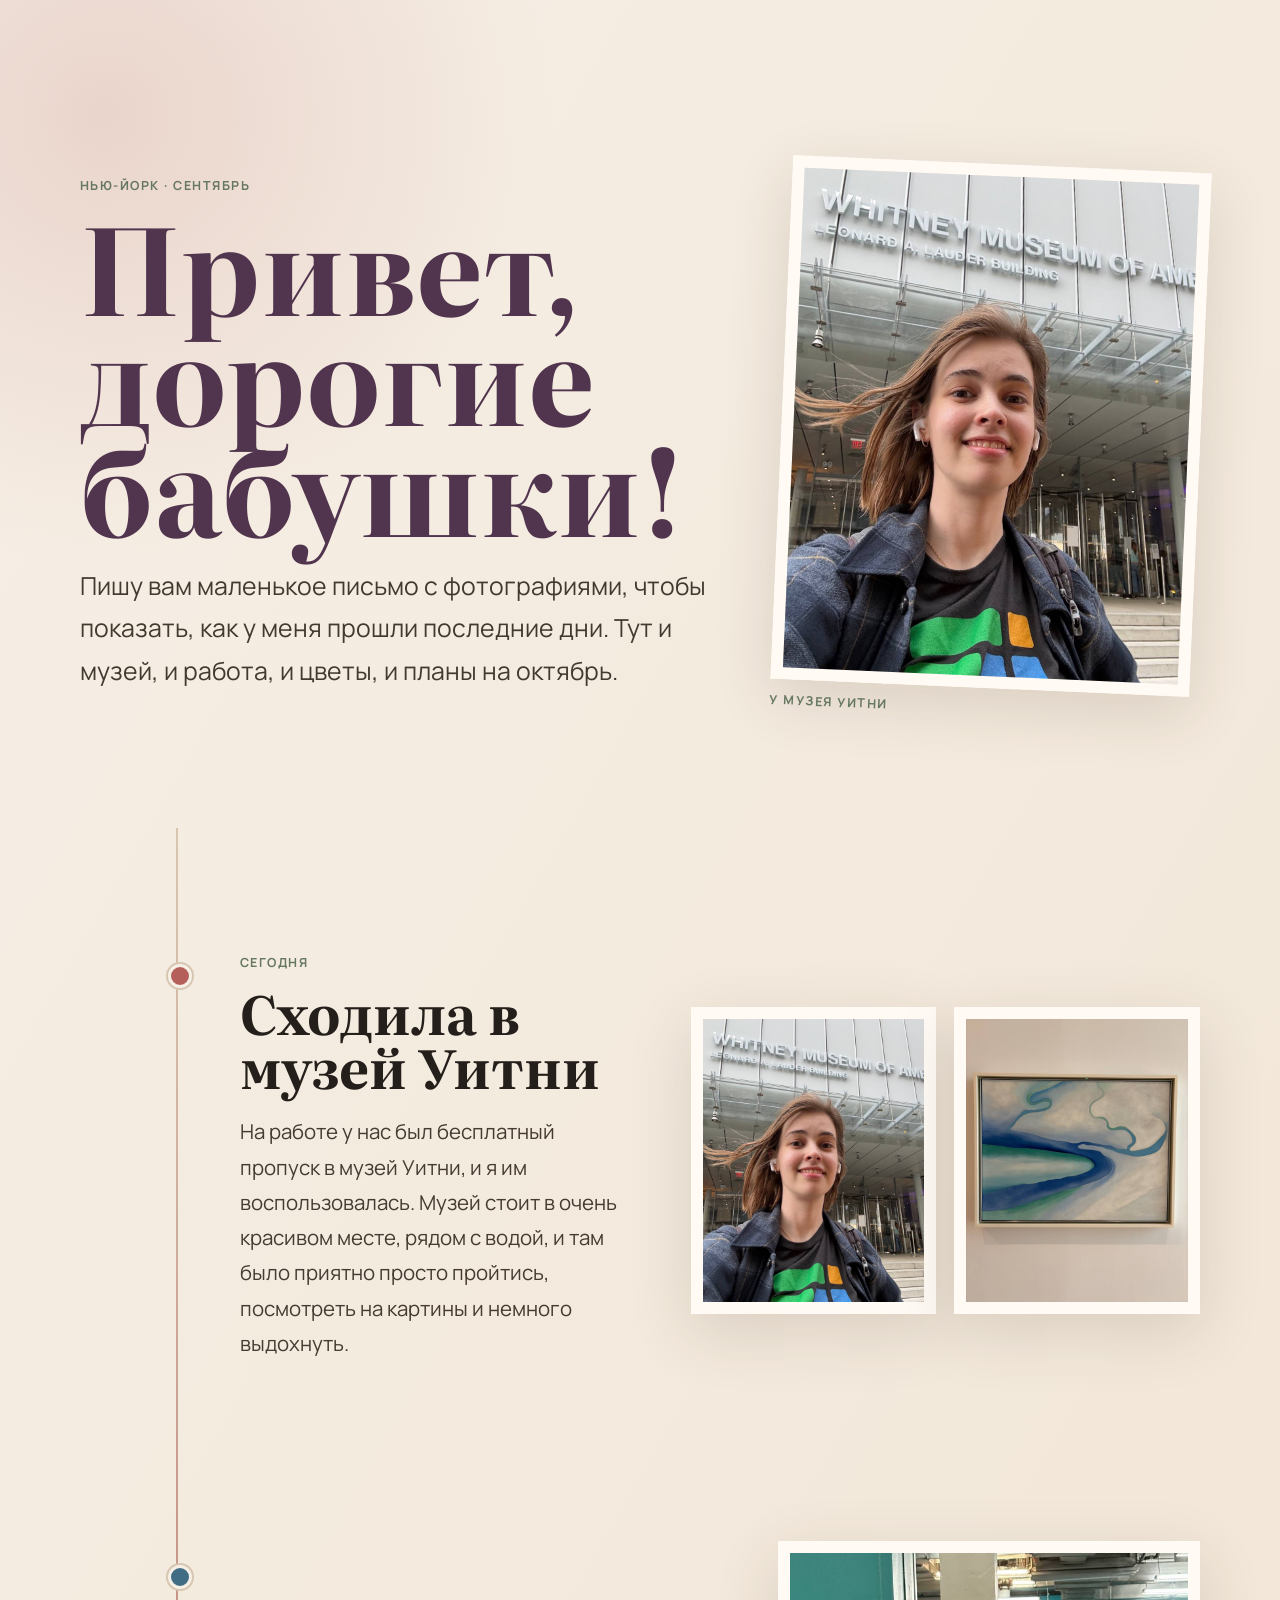
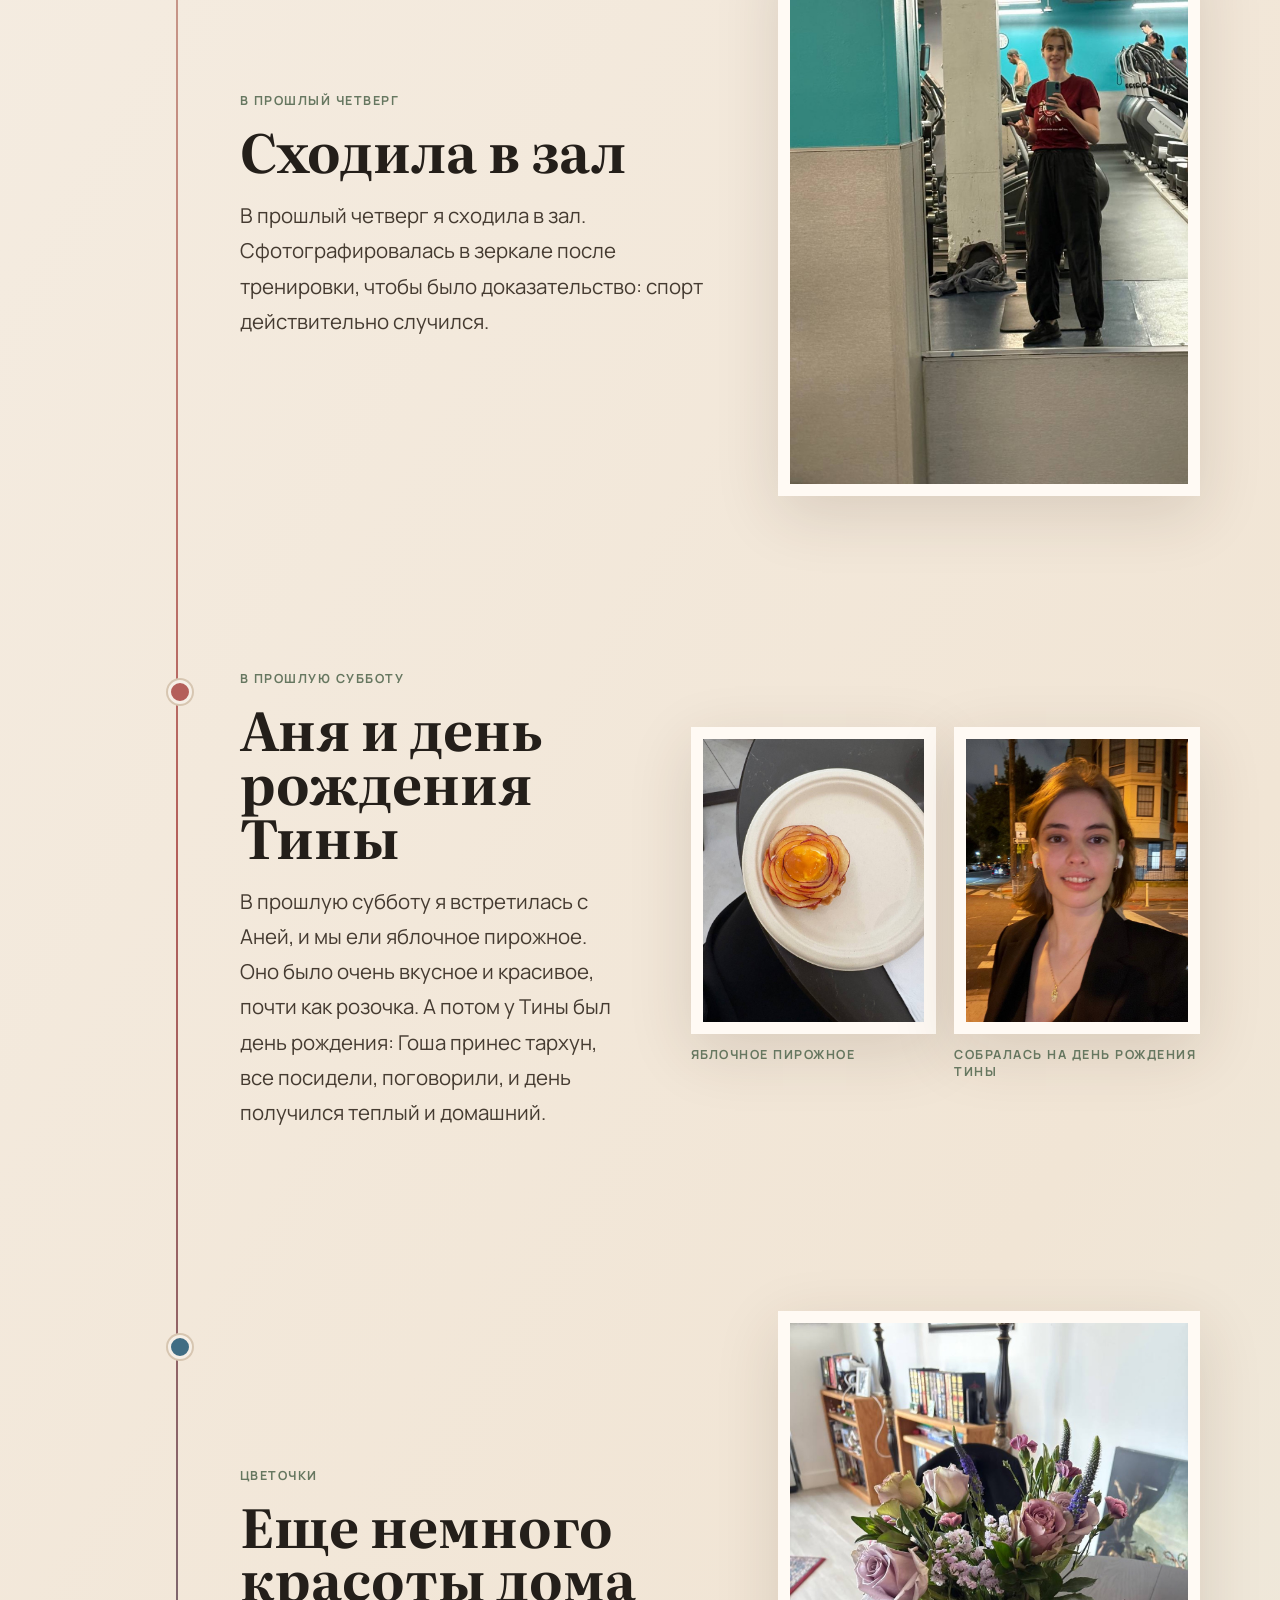
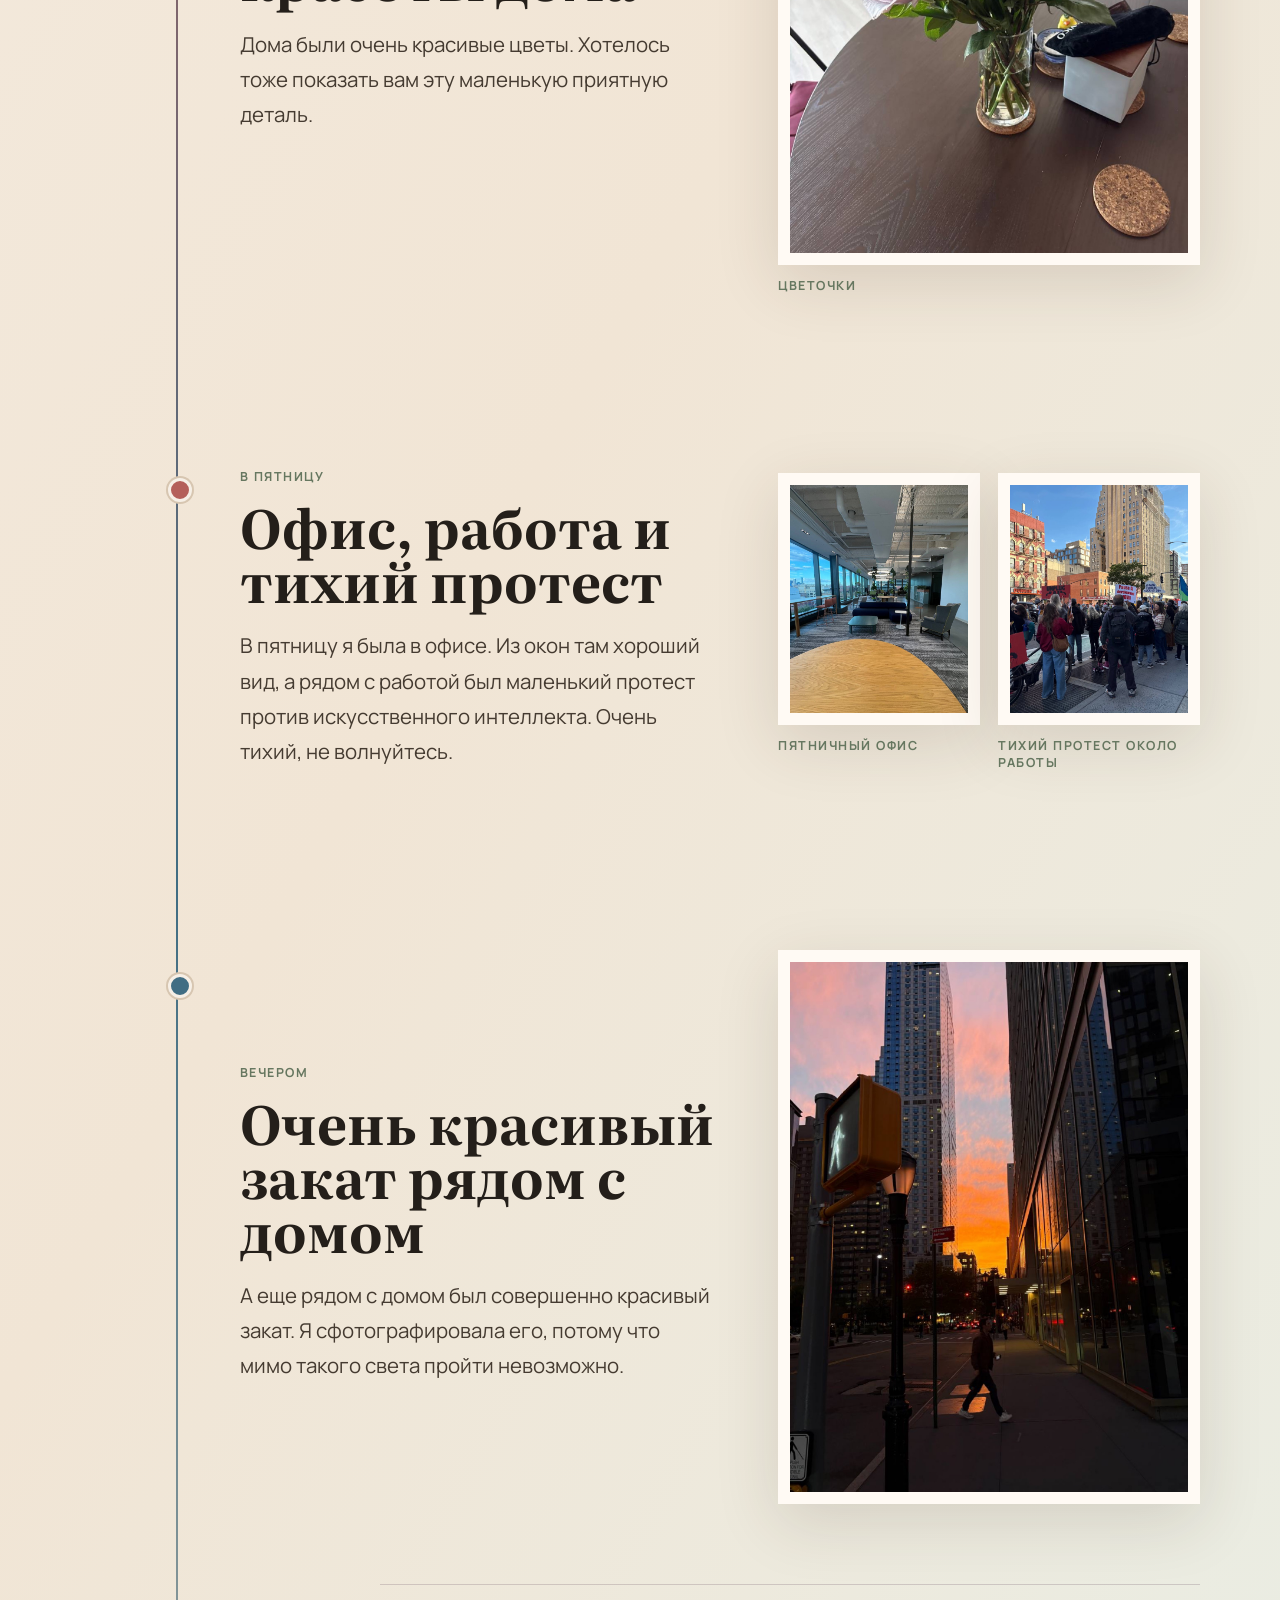
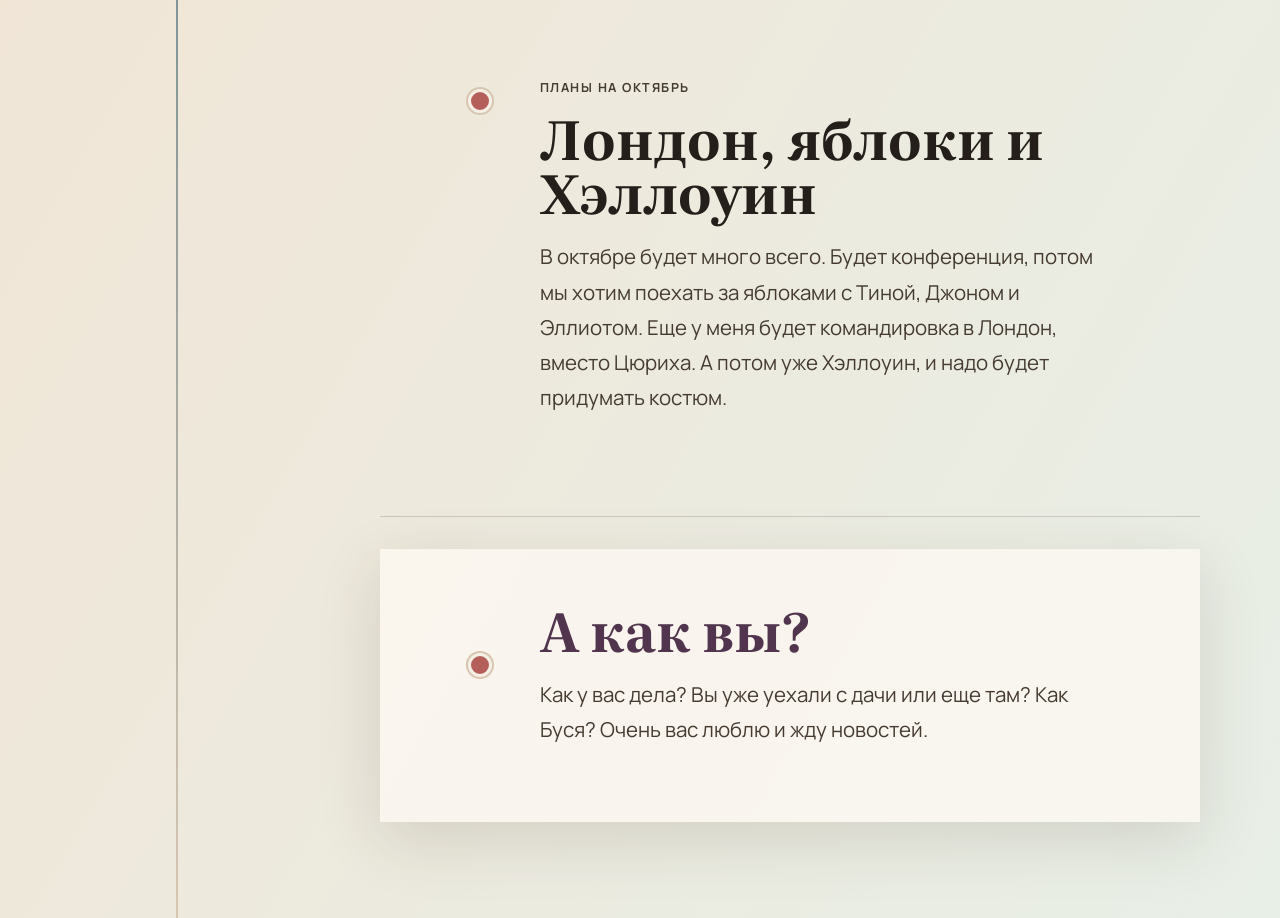
==== index.html @ 7d7a48d3 "Fix chronology and add Tina birthday photo" ====
<!doctype html>
<html lang="ru">
  <head>
    <meta charset="utf-8" />
    <meta name="viewport" content="width=device-width, initial-scale=1" />
    <meta name="theme-color" content="#f6efe6" />
    <title>Письмо бабушкам из Нью-Йорка</title>
    <meta
      name="description"
      content="Небольшое письмо с фотографиями: музей Уитни, неделя в Нью-Йорке, цветы, закат, офис и планы на октябрь."
    />
    <link rel="preconnect" href="https://fonts.googleapis.com" />
    <link rel="preconnect" href="https://fonts.gstatic.com" crossorigin />
    <link
      href="https://fonts.googleapis.com/css2?family=Literata:opsz,wght@7..72,500;7..72,650&family=Manrope:wght@400;500;700&display=swap"
      rel="stylesheet"
    />
    <link rel="stylesheet" href="styles.css" />
  </head>
  <body>
    <main class="page">
      <section class="hero" aria-labelledby="title">
        <div class="hero-copy">
          <p class="kicker">Нью-Йорк · сентябрь</p>
          <h1 id="title">Привет, дорогие бабушки!</h1>
          <p class="lead">
            Пишу вам маленькое письмо с фотографиями, чтобы показать, как у меня прошли
            последние дни. Тут и музей, и работа, и цветы, и планы на октябрь.
          </p>
        </div>
        <figure class="hero-photo">
          <img src="assets/whitney.jpg" alt="Маша у входа в музей Уитни" />
          <figcaption>У музея Уитни</figcaption>
        </figure>
      </section>

      <section class="letter" aria-label="Письмо с фотографиями">
        <article class="entry entry-wide">
          <div class="entry-text">
            <p class="date">Сегодня</p>
            <h2>Сходила в музей Уитни</h2>
            <p>
              На работе у нас был бесплатный пропуск в музей Уитни, и я им воспользовалась.
              Музей стоит в очень красивом месте, рядом с водой, и там было приятно просто
              пройтись, посмотреть на картины и немного выдохнуть.
            </p>
          </div>
          <div class="photo-pair">
            <figure>
              <img src="assets/whitney.jpg" alt="Маша у музея Уитни" />
            </figure>
            <figure>
              <img src="assets/whitney-art.jpg" alt="Картина в музее Уитни" />
            </figure>
          </div>
        </article>

        <article class="entry">
          <div class="entry-text">
            <p class="date">В прошлый четверг</p>
            <h2>Сходила в зал</h2>
            <p>
              В прошлый четверг я сходила в зал. Сфотографировалась в зеркале после
              тренировки, чтобы было доказательство: спорт действительно случился.
            </p>
          </div>
          <figure>
            <img src="assets/gym.jpg" alt="Маша в зале" />
          </figure>
        </article>

        <article class="entry entry-wide">
          <div class="entry-text">
            <p class="date">В прошлую субботу</p>
            <h2>Аня и день рождения Тины</h2>
            <p>
              В прошлую субботу я встретилась с Аней, и мы ели яблочное пирожное. Оно
              было очень вкусное и красивое, почти как розочка. А потом у Тины был день
              рождения: Гоша принес тархун, все посидели, поговорили, и день получился
              теплый и домашний.
            </p>
          </div>
          <div class="photo-pair">
            <figure>
              <img src="assets/apple-pastry.jpg" alt="Яблочное пирожное на тарелке" />
              <figcaption>Яблочное пирожное</figcaption>
            </figure>
            <figure>
              <img src="assets/evening.jpg" alt="Маша вечером по дороге на день рождения" />
              <figcaption>Собралась на день рождения Тины</figcaption>
            </figure>
          </div>
        </article>

        <article class="entry">
          <div class="entry-text">
            <p class="date">Цветочки</p>
            <h2>Еще немного красоты дома</h2>
            <p>
              Дома были очень красивые цветы. Хотелось тоже показать вам эту маленькую
              приятную деталь.
            </p>
          </div>
          <figure>
            <img src="assets/flowers.jpg" alt="Букет цветов на столе" />
            <figcaption>Цветочки</figcaption>
          </figure>
        </article>

        <article class="entry">
          <div class="entry-text">
            <p class="date">В пятницу</p>
            <h2>Офис, работа и тихий протест</h2>
            <p>
              В пятницу я была в офисе. Из окон там хороший вид, а рядом с работой был
              маленький протест против искусственного интеллекта. Очень тихий, не волнуйтесь.
            </p>
          </div>
          <div class="photo-pair">
            <figure>
              <img src="assets/office.jpg" alt="Офис с видом на город и воду" />
              <figcaption>Пятничный офис</figcaption>
            </figure>
            <figure>
              <img src="assets/ai-protest.jpg" alt="Небольшой протест около работы" />
              <figcaption>Тихий протест около работы</figcaption>
            </figure>
          </div>
        </article>

        <article class="entry">
          <div class="entry-text">
            <p class="date">Вечером</p>
            <h2>Очень красивый закат рядом с домом</h2>
            <p>
              А еще рядом с домом был совершенно красивый закат. Я сфотографировала его,
              потому что мимо такого света пройти невозможно.
            </p>
          </div>
          <figure>
            <img src="assets/sunset-home.jpg" alt="Закат рядом с домом в Нью-Йорке" />
          </figure>
        </article>

        <article class="plans">
          <p class="date">Планы на октябрь</p>
          <h2>Лондон, яблоки и Хэллоуин</h2>
          <p>
            В октябре будет много всего. Будет конференция, потом мы хотим поехать за
            яблоками с Тиной, Джоном и Эллиотом. Еще у меня будет командировка в Лондон,
            вместо Цюриха. А потом уже Хэллоуин, и надо будет придумать костюм.
          </p>
        </article>

        <section class="questions" aria-label="Вопросы бабушкам">
          <h2>А как вы?</h2>
          <p>
            Как у вас дела? Вы уже уехали с дачи или еще там? Как Буся? Очень вас люблю и
            жду новостей.
          </p>
        </section>
      </section>
    </main>
  </body>
</html>
---- styles.css ----
:root {
  --paper: #f6efe6;
  --ink: #241f1a;
  --muted: #73685c;
  --line: #d7c6b1;
  --moss: #667760;
  --aubergine: #51344d;
  --blue: #406d83;
  --rose: #b45f5a;
  --white: #fffaf4;
  --shadow: 0 18px 60px rgb(64 45 31 / 14%);
}

* {
  box-sizing: border-box;
}

body {
  margin: 0;
  background:
    radial-gradient(circle at 8% 2%, rgb(180 95 90 / 18%), transparent 28rem),
    linear-gradient(120deg, #f6efe6 0%, #f1e5d5 58%, #e8efe7 100%);
  color: var(--ink);
  font-family: Manrope, system-ui, sans-serif;
}

img {
  display: block;
  width: 100%;
  height: auto;
}

.page {
  width: min(1120px, calc(100% - 32px));
  margin: 0 auto;
}

.hero {
  min-height: 92vh;
  display: grid;
  grid-template-columns: minmax(0, 1.08fr) minmax(280px, 0.72fr);
  gap: clamp(28px, 6vw, 72px);
  align-items: center;
  padding: clamp(48px, 8vw, 92px) 0 40px;
}

.kicker,
.date,
figcaption {
  color: var(--moss);
  font-size: 0.78rem;
  font-weight: 700;
  letter-spacing: 0.12em;
  text-transform: uppercase;
}

h1,
h2 {
  font-family: Literata, Georgia, serif;
  letter-spacing: 0;
  margin: 0;
}

h1 {
  max-width: 760px;
  font-size: clamp(3.2rem, 10vw, 7.5rem);
  line-height: 0.92;
  color: var(--aubergine);
}

h2 {
  font-size: clamp(2rem, 4.2vw, 4rem);
  line-height: 1;
}

p {
  font-size: clamp(1.05rem, 1.65vw, 1.28rem);
  line-height: 1.72;
}

.lead {
  max-width: 680px;
  color: #43392f;
  font-size: clamp(1.18rem, 2vw, 1.55rem);
}

.hero-photo {
  margin: 0;
  transform: rotate(2.5deg);
}

.hero-photo img,
.entry figure img,
.photo-stack img {
  border: 12px solid var(--white);
  box-shadow: var(--shadow);
}

.hero-photo img {
  aspect-ratio: 4 / 5;
  object-fit: cover;
}

figcaption {
  margin-top: 12px;
}

.letter {
  position: relative;
  padding: 32px 0 96px;
}

.letter::before {
  content: "";
  position: absolute;
  top: 0;
  bottom: 0;
  left: clamp(18px, 9vw, 96px);
  width: 2px;
  background: linear-gradient(var(--line), var(--rose), var(--blue), var(--line));
}

.entry,
.plans,
.questions {
  position: relative;
  display: grid;
  grid-template-columns: minmax(0, 0.9fr) minmax(300px, 0.8fr);
  gap: clamp(24px, 5vw, 64px);
  align-items: center;
  padding: clamp(44px, 8vw, 80px) 0 clamp(44px, 8vw, 80px) clamp(48px, 14vw, 160px);
}

.entry::before,
.plans::before,
.questions::before {
  content: "";
  position: absolute;
  left: clamp(10px, 9vw, 88px);
  top: clamp(62px, 9vw, 104px);
  width: 18px;
  height: 18px;
  border: 3px solid var(--paper);
  border-radius: 50%;
  background: var(--rose);
  box-shadow: 0 0 0 2px var(--line);
}

.entry:nth-of-type(even)::before {
  background: var(--blue);
}

.entry-text {
  max-width: 570px;
}

.entry-text p:last-child,
.plans p,
.questions p {
  color: #453b31;
}

.entry figure,
.photo-pair figure,
.photo-stack {
  margin: 0;
}

.entry figure img {
  max-height: 720px;
  object-fit: cover;
}

.entry-wide {
  grid-template-columns: minmax(0, 0.76fr) minmax(360px, 1fr);
}

.photo-pair {
  display: grid;
  grid-template-columns: 1fr 1fr;
  gap: 18px;
  align-items: start;
}

.photo-pair img {
  aspect-ratio: 4 / 5;
  object-fit: cover;
}

.photo-stack {
  display: grid;
  grid-template-columns: 1fr 0.78fr;
  gap: 18px;
  align-items: end;
}

.photo-stack img:first-child {
  aspect-ratio: 4 / 5;
  object-fit: cover;
}

.photo-stack img:last-child {
  aspect-ratio: 1;
  object-fit: cover;
  transform: rotate(3deg) translateY(18px);
}

.plans,
.questions {
  display: block;
  max-width: 820px;
  margin-left: auto;
  padding-right: clamp(0px, 7vw, 120px);
}

.plans {
  border-top: 1px solid rgb(81 52 77 / 20%);
  border-bottom: 1px solid rgb(81 52 77 / 20%);
}

.questions {
  margin-top: 32px;
  background: rgb(255 250 244 / 72%);
  box-shadow: var(--shadow);
  padding-top: clamp(36px, 6vw, 54px);
  padding-bottom: clamp(36px, 6vw, 54px);
}

.questions h2 {
  color: var(--aubergine);
}

@media (max-width: 820px) {
  .page {
    width: min(100% - 24px, 620px);
  }

  .hero {
    min-height: auto;
    grid-template-columns: 1fr;
    padding-top: 42px;
  }

  .hero-photo {
    transform: none;
  }

  .letter::before {
    left: 10px;
  }

  .entry,
  .plans,
  .questions {
    grid-template-columns: 1fr;
    padding-left: 38px;
    padding-right: 0;
  }

  .entry::before,
  .plans::before,
  .questions::before {
    left: 1px;
  }

  .photo-pair,
  .photo-stack {
    grid-template-columns: 1fr;
  }

  .photo-stack img:last-child {
    transform: none;
  }
}

@media (prefers-reduced-motion: no-preference) {
  .entry,
  .plans,
  .questions {
    animation: settle 700ms ease both;
    animation-timeline: view();
    animation-range: entry 5% cover 26%;
  }

  @keyframes settle {
    from {
      opacity: 0;
      transform: translateY(20px);
    }
    to {
      opacity: 1;
      transform: translateY(0);
    }
  }
}
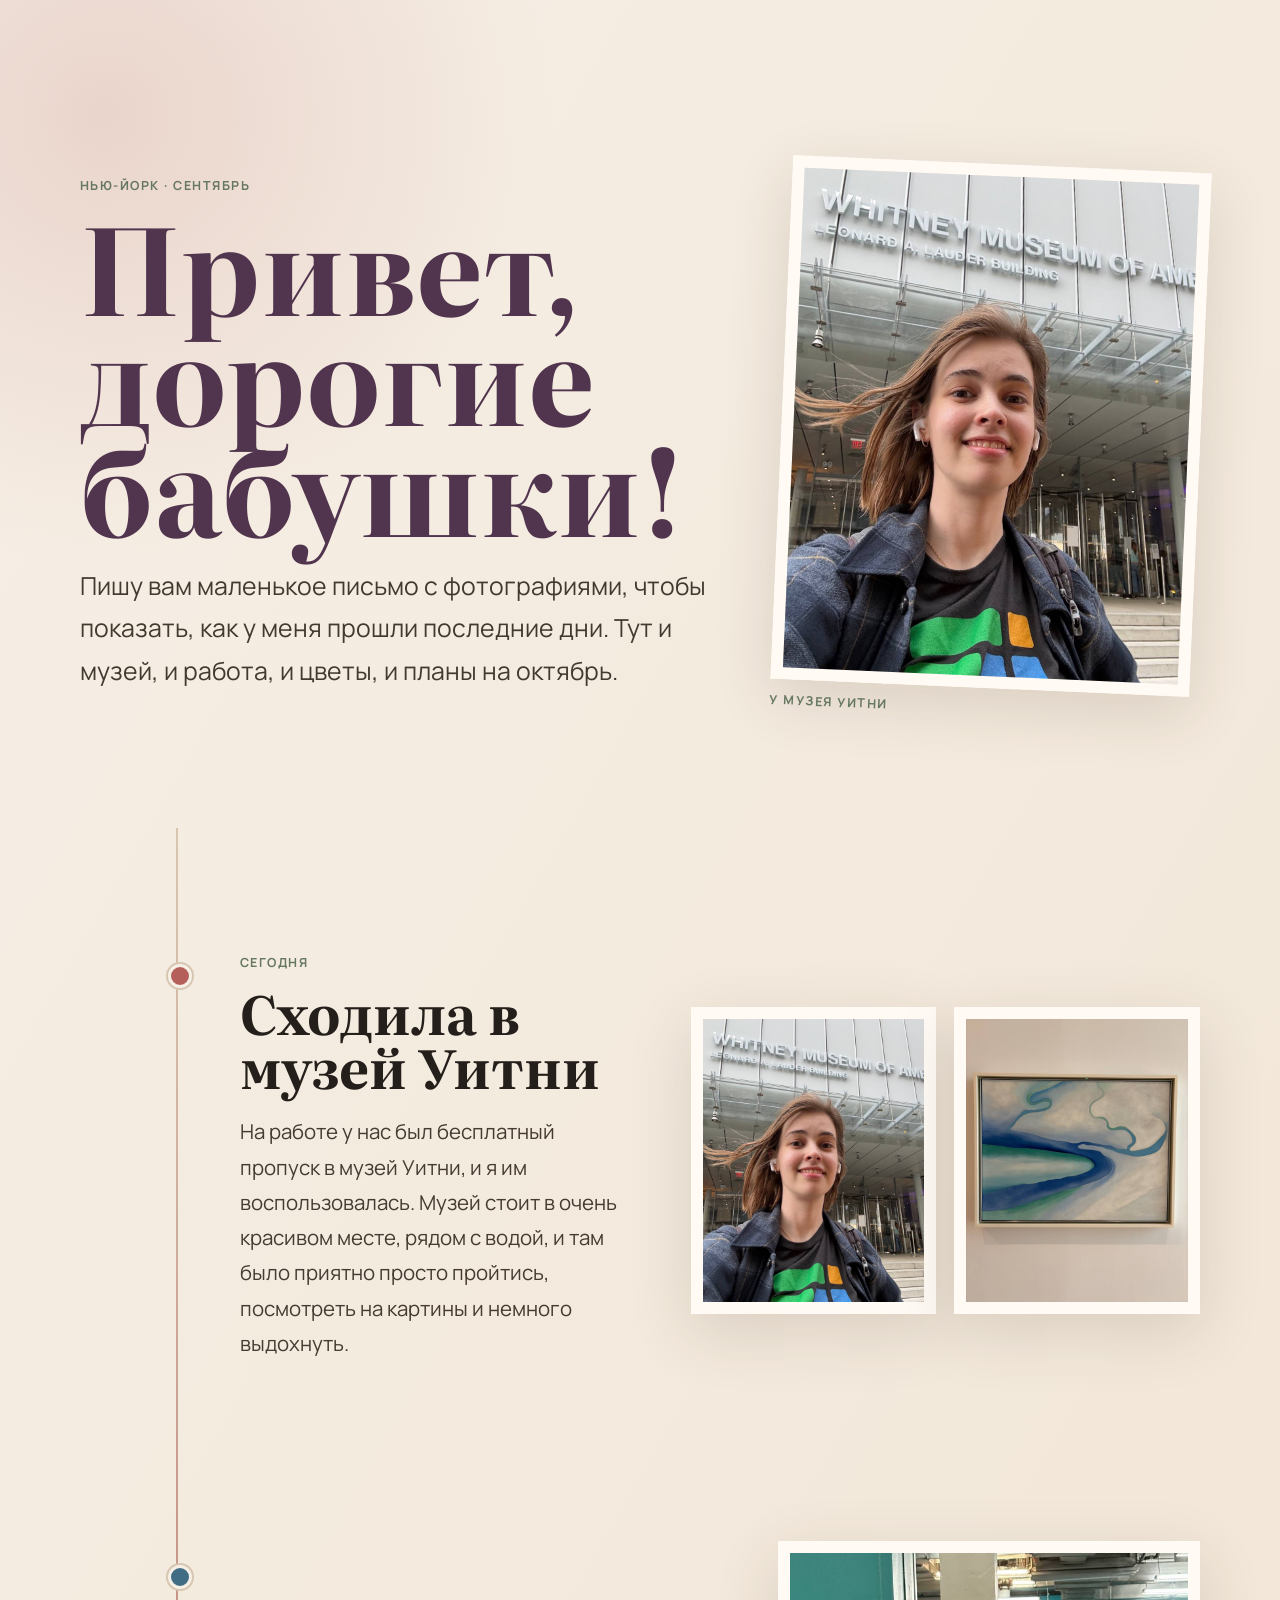
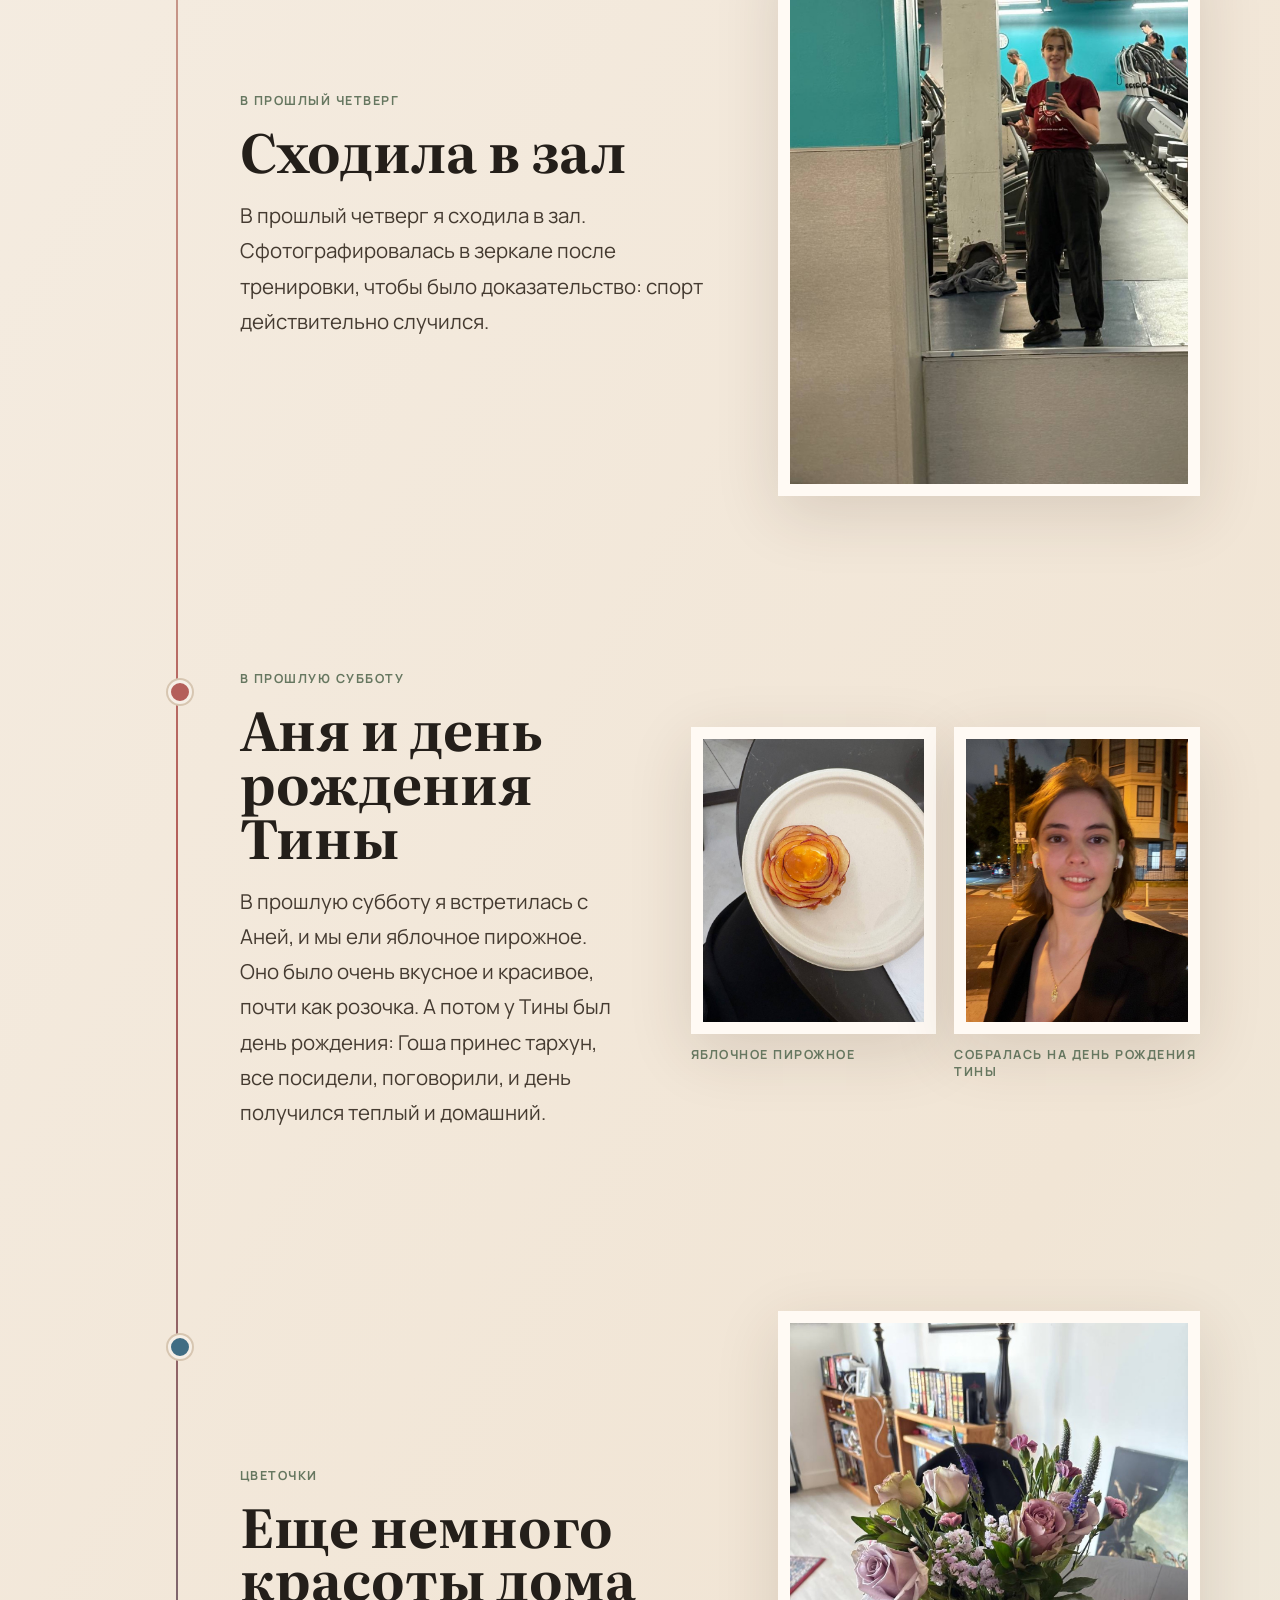
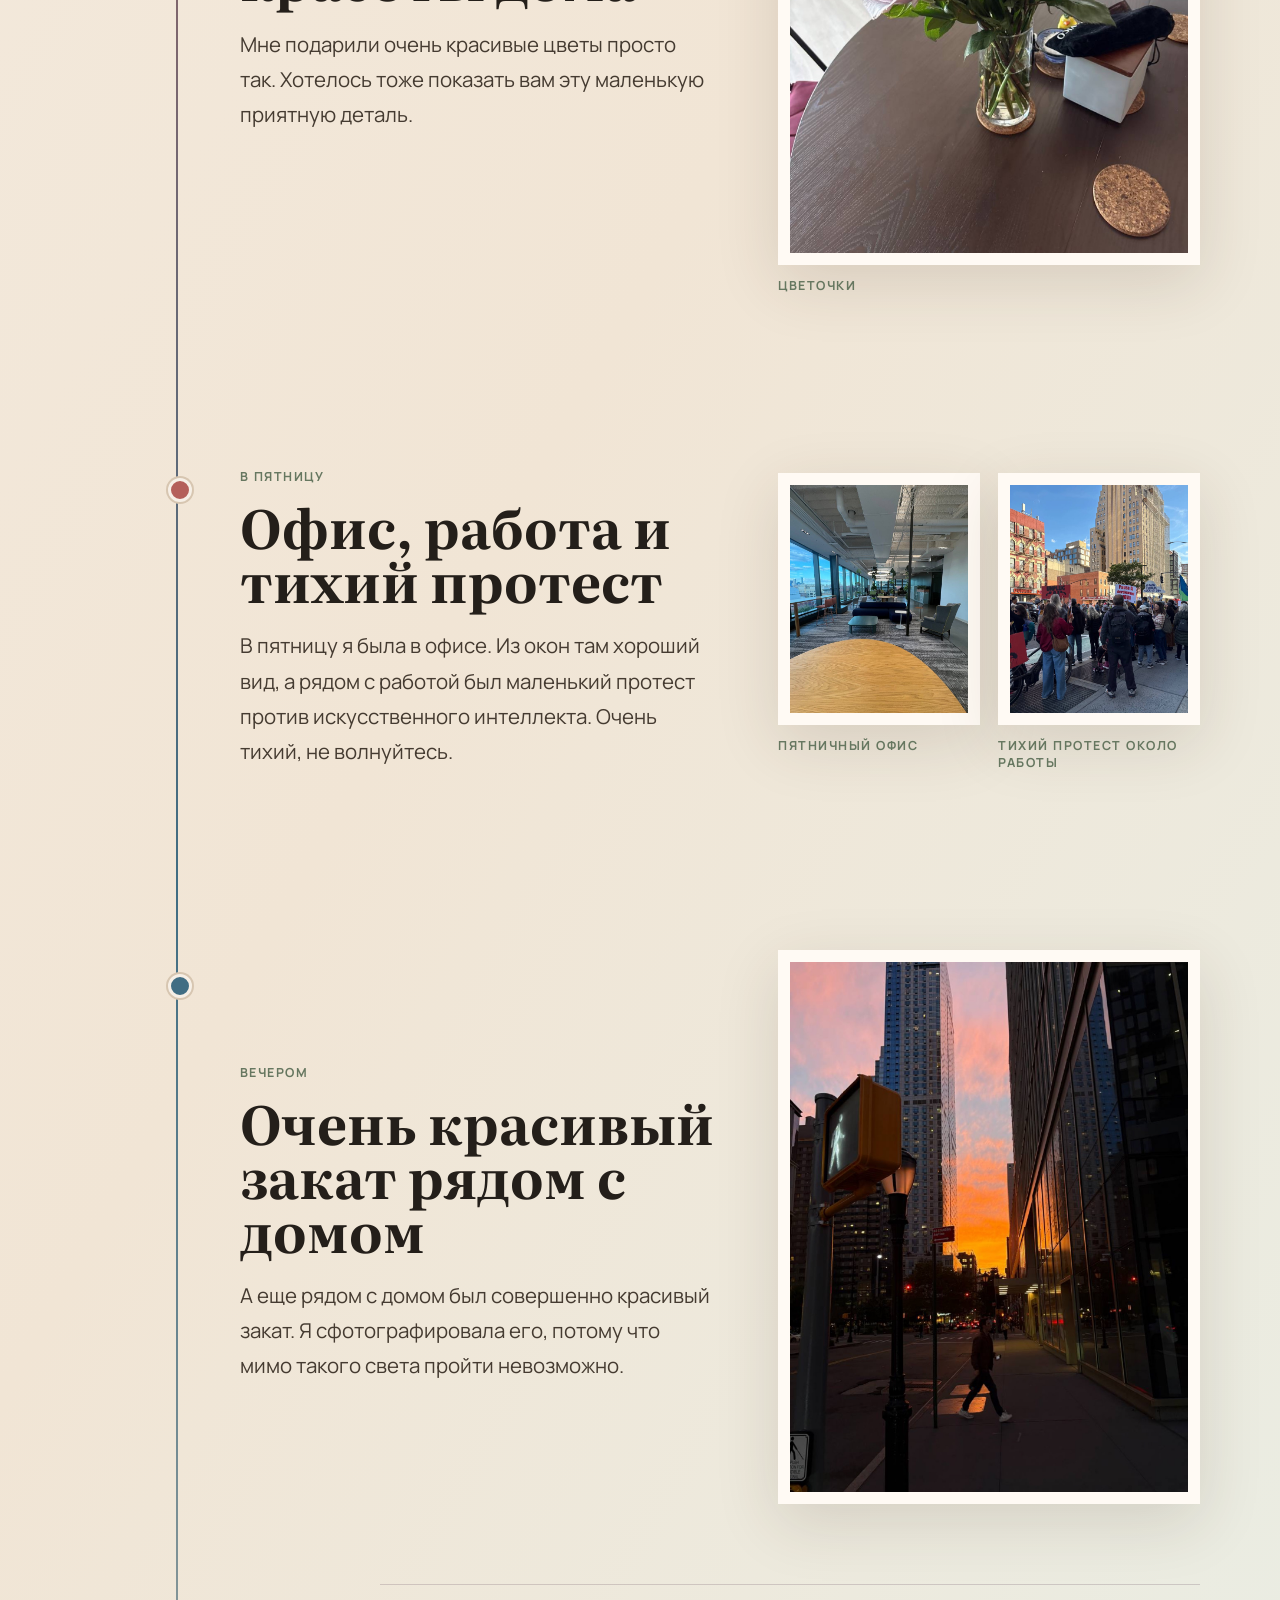
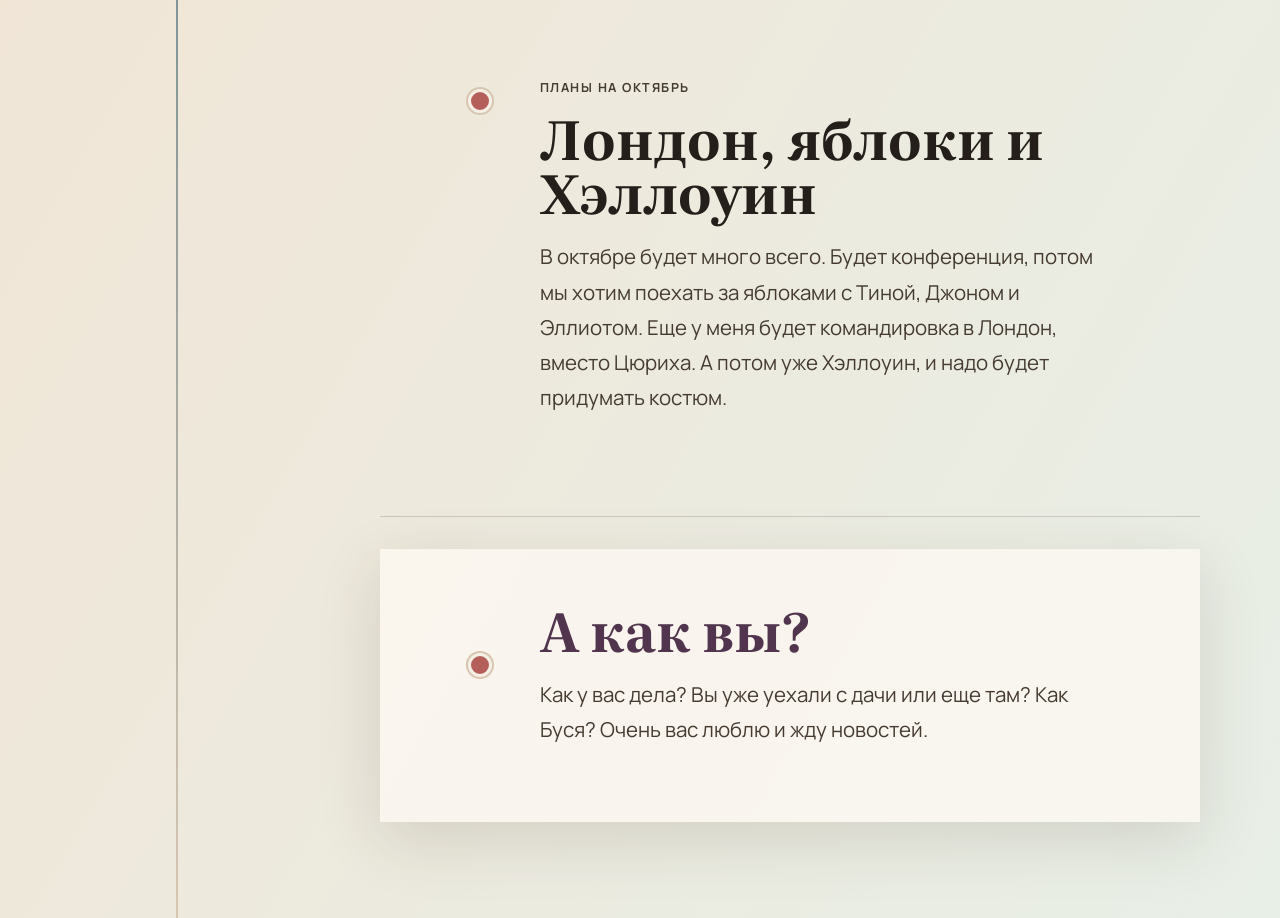
==== commit e392642a: "Clarify flowers were a separate gift" ====
--- a/index.html
+++ b/index.html
@@ -97,8 +97,8 @@
             <p class="date">Цветочки</p>
             <h2>Еще немного красоты дома</h2>
             <p>
-              Дома были очень красивые цветы. Хотелось тоже показать вам эту маленькую
-              приятную деталь.
+              Мне подарили очень красивые цветы просто так. Хотелось тоже показать вам эту
+              маленькую приятную деталь.
             </p>
           </div>
           <figure>
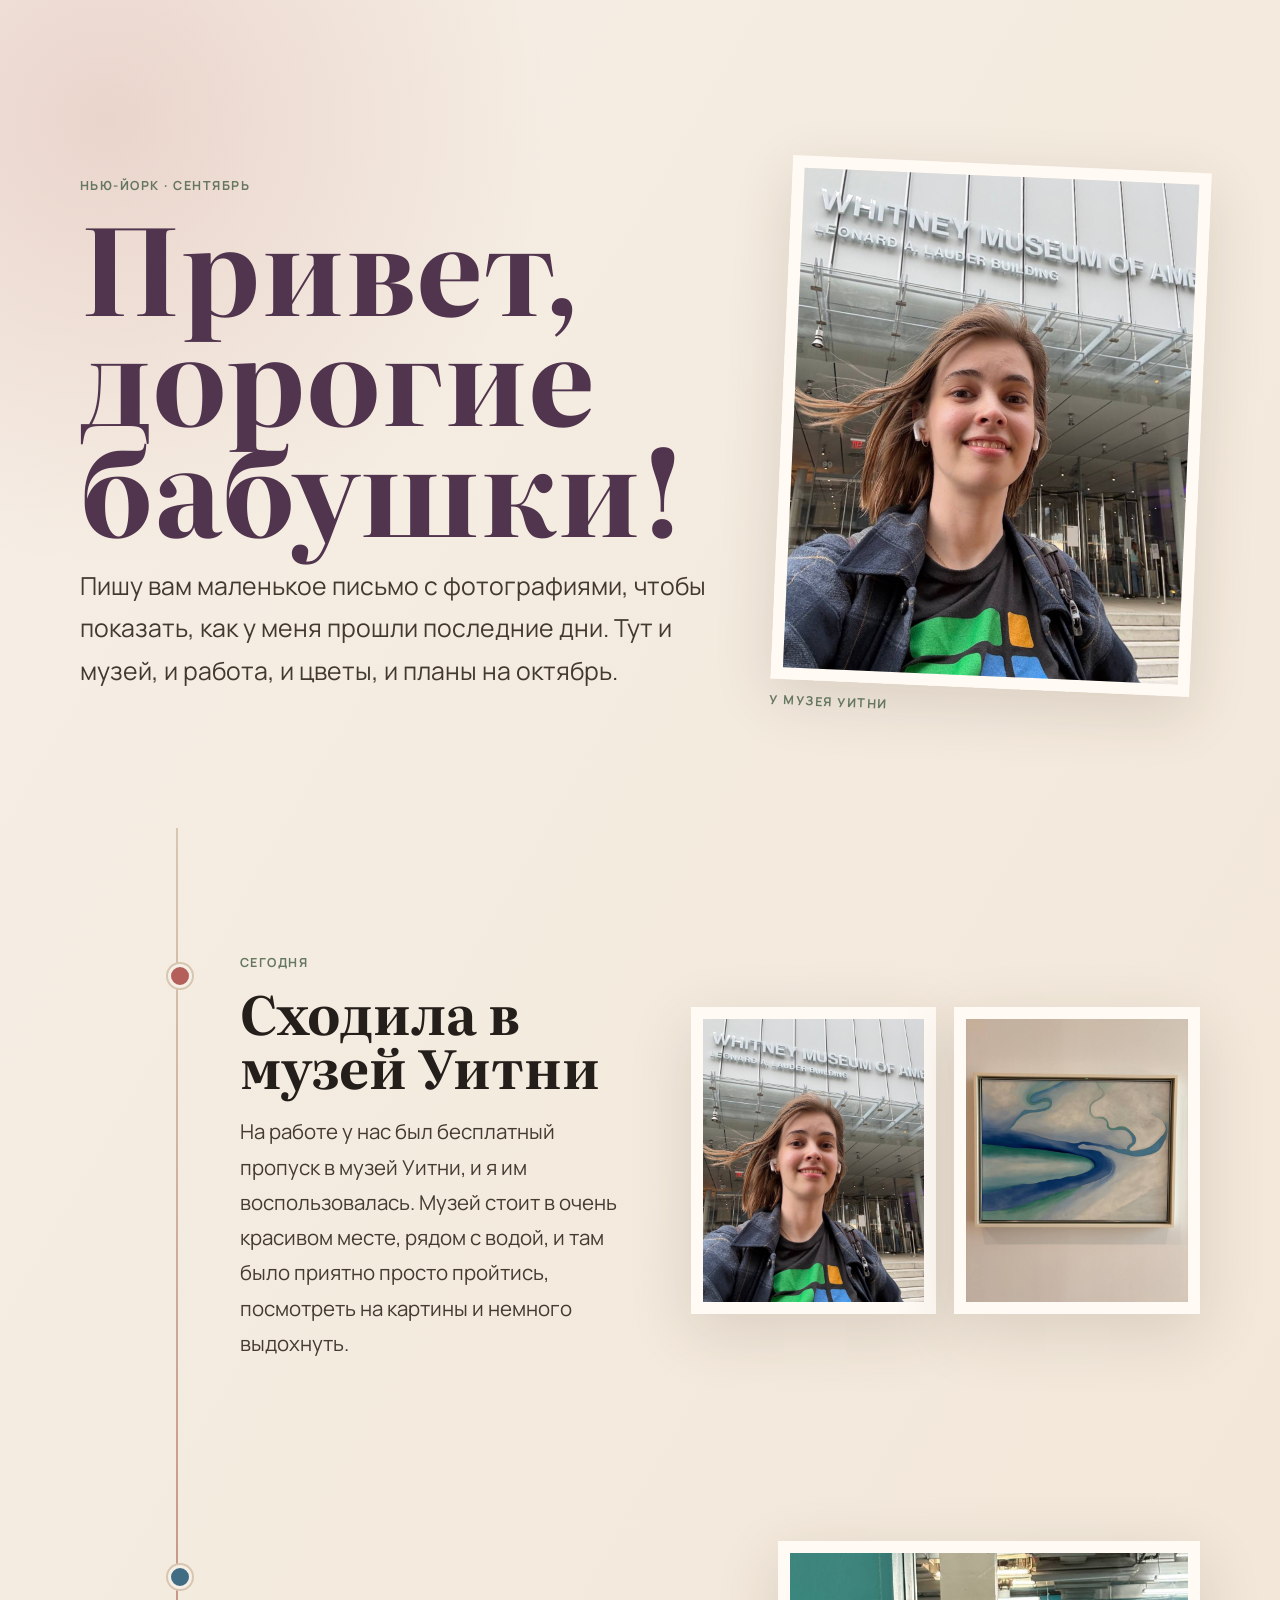
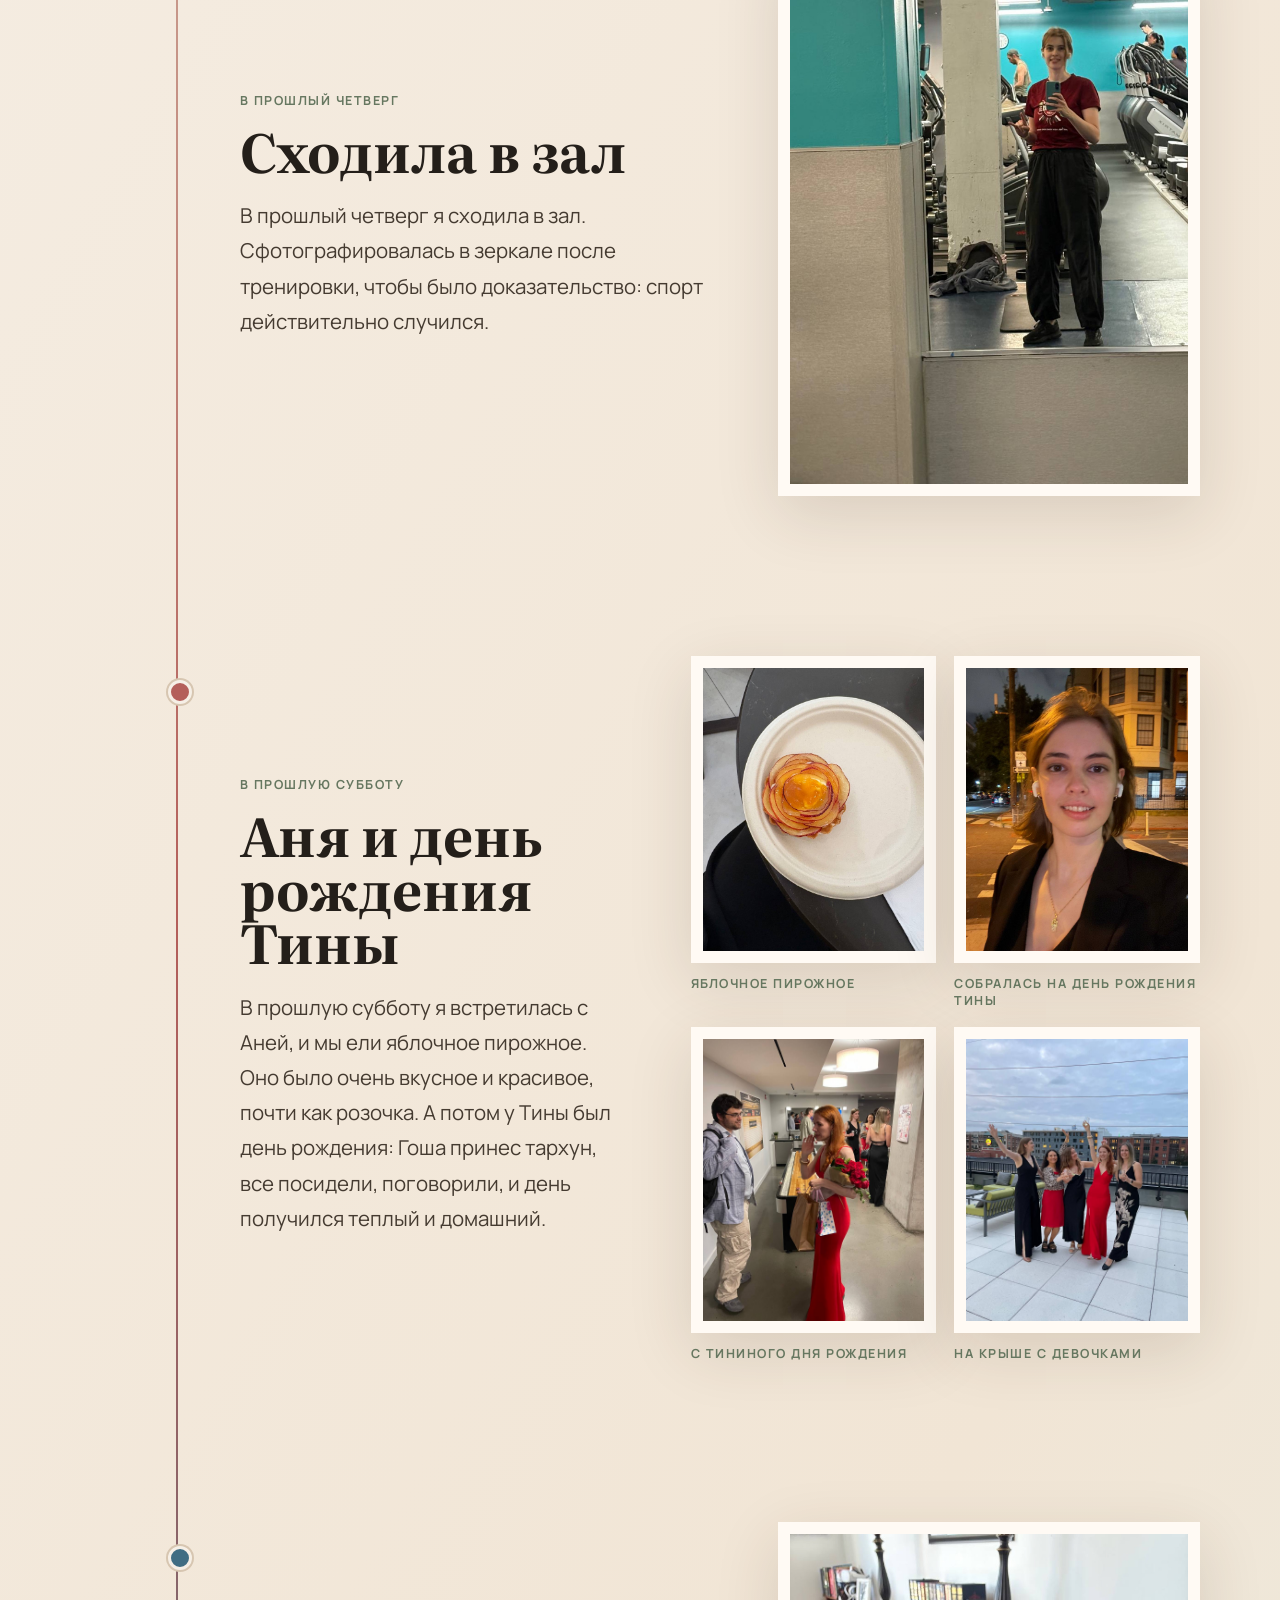
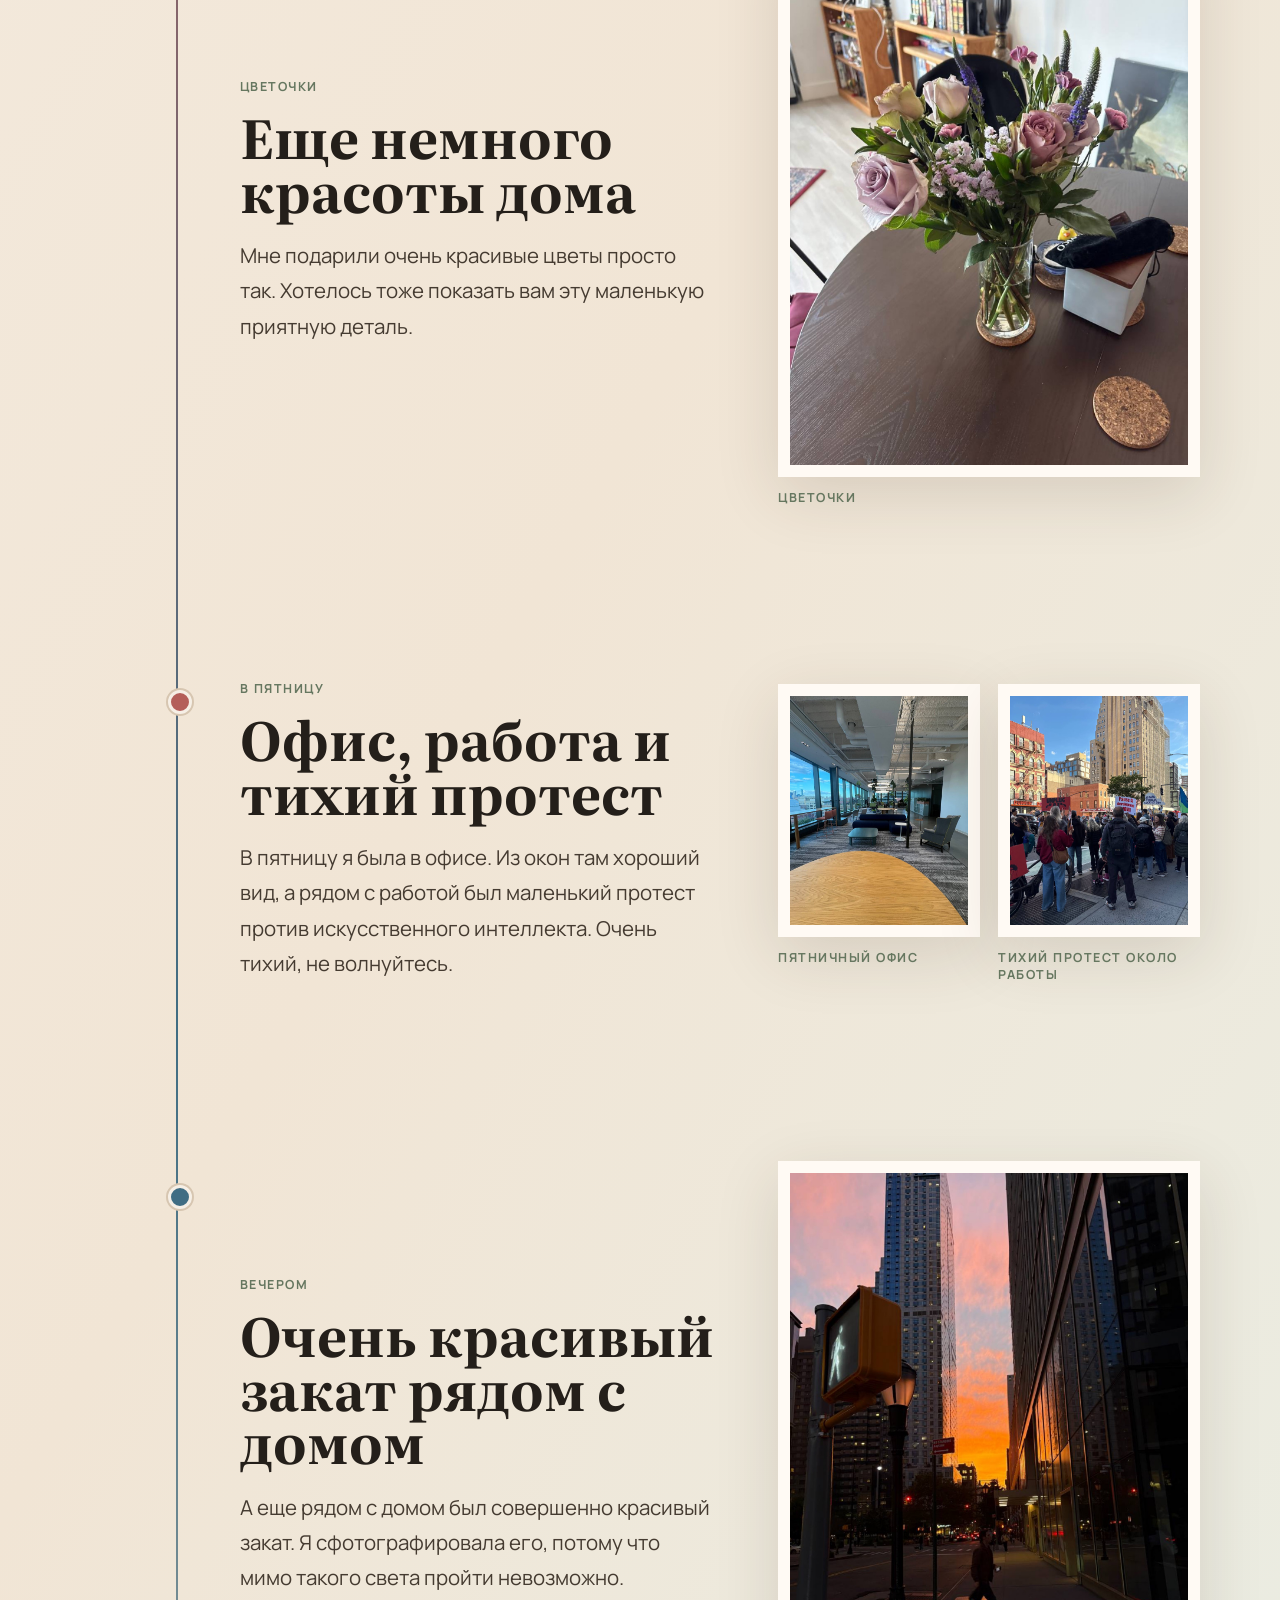
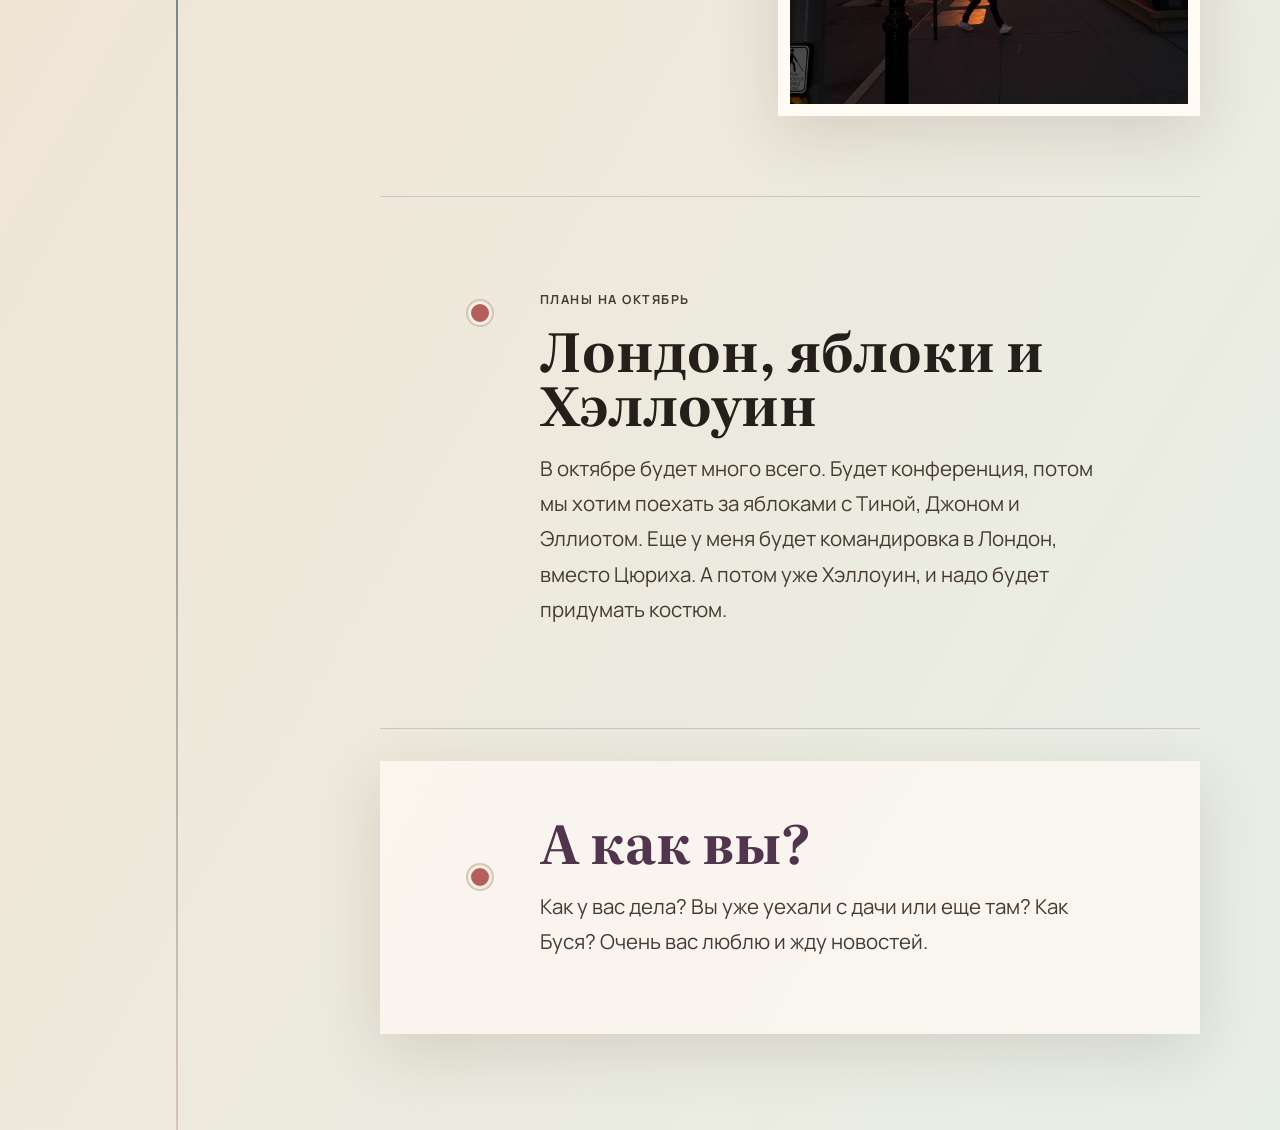
==== commit 89507256: "Add Tina birthday photos" ====
--- a/index.html
+++ b/index.html
@@ -80,7 +80,7 @@
               теплый и домашний.
             </p>
           </div>
-          <div class="photo-pair">
+          <div class="photo-gallery">
             <figure>
               <img src="assets/apple-pastry.jpg" alt="Яблочное пирожное на тарелке" />
               <figcaption>Яблочное пирожное</figcaption>
@@ -88,6 +88,14 @@
             <figure>
               <img src="assets/evening.jpg" alt="Маша вечером по дороге на день рождения" />
               <figcaption>Собралась на день рождения Тины</figcaption>
+            </figure>
+            <figure>
+              <img src="assets/tina-birthday-roses.jpg" alt="Тина с розами на дне рождения" />
+              <figcaption>С Тининого дня рождения</figcaption>
+            </figure>
+            <figure>
+              <img src="assets/tina-birthday-rooftop.jpg" alt="Девочки на крыше на дне рождения Тины" />
+              <figcaption>На крыше с девочками</figcaption>
             </figure>
           </div>
         </article>
--- a/styles.css
+++ b/styles.css
@@ -162,6 +162,7 @@
 
 .entry figure,
 .photo-pair figure,
+.photo-gallery figure,
 .photo-stack {
   margin: 0;
 }
@@ -183,6 +184,18 @@
 }
 
 .photo-pair img {
+  aspect-ratio: 4 / 5;
+  object-fit: cover;
+}
+
+.photo-gallery {
+  display: grid;
+  grid-template-columns: 1fr 1fr;
+  gap: 18px;
+  align-items: start;
+}
+
+.photo-gallery img {
   aspect-ratio: 4 / 5;
   object-fit: cover;
 }
@@ -264,6 +277,7 @@
   }
 
   .photo-pair,
+  .photo-gallery,
   .photo-stack {
     grid-template-columns: 1fr;
   }
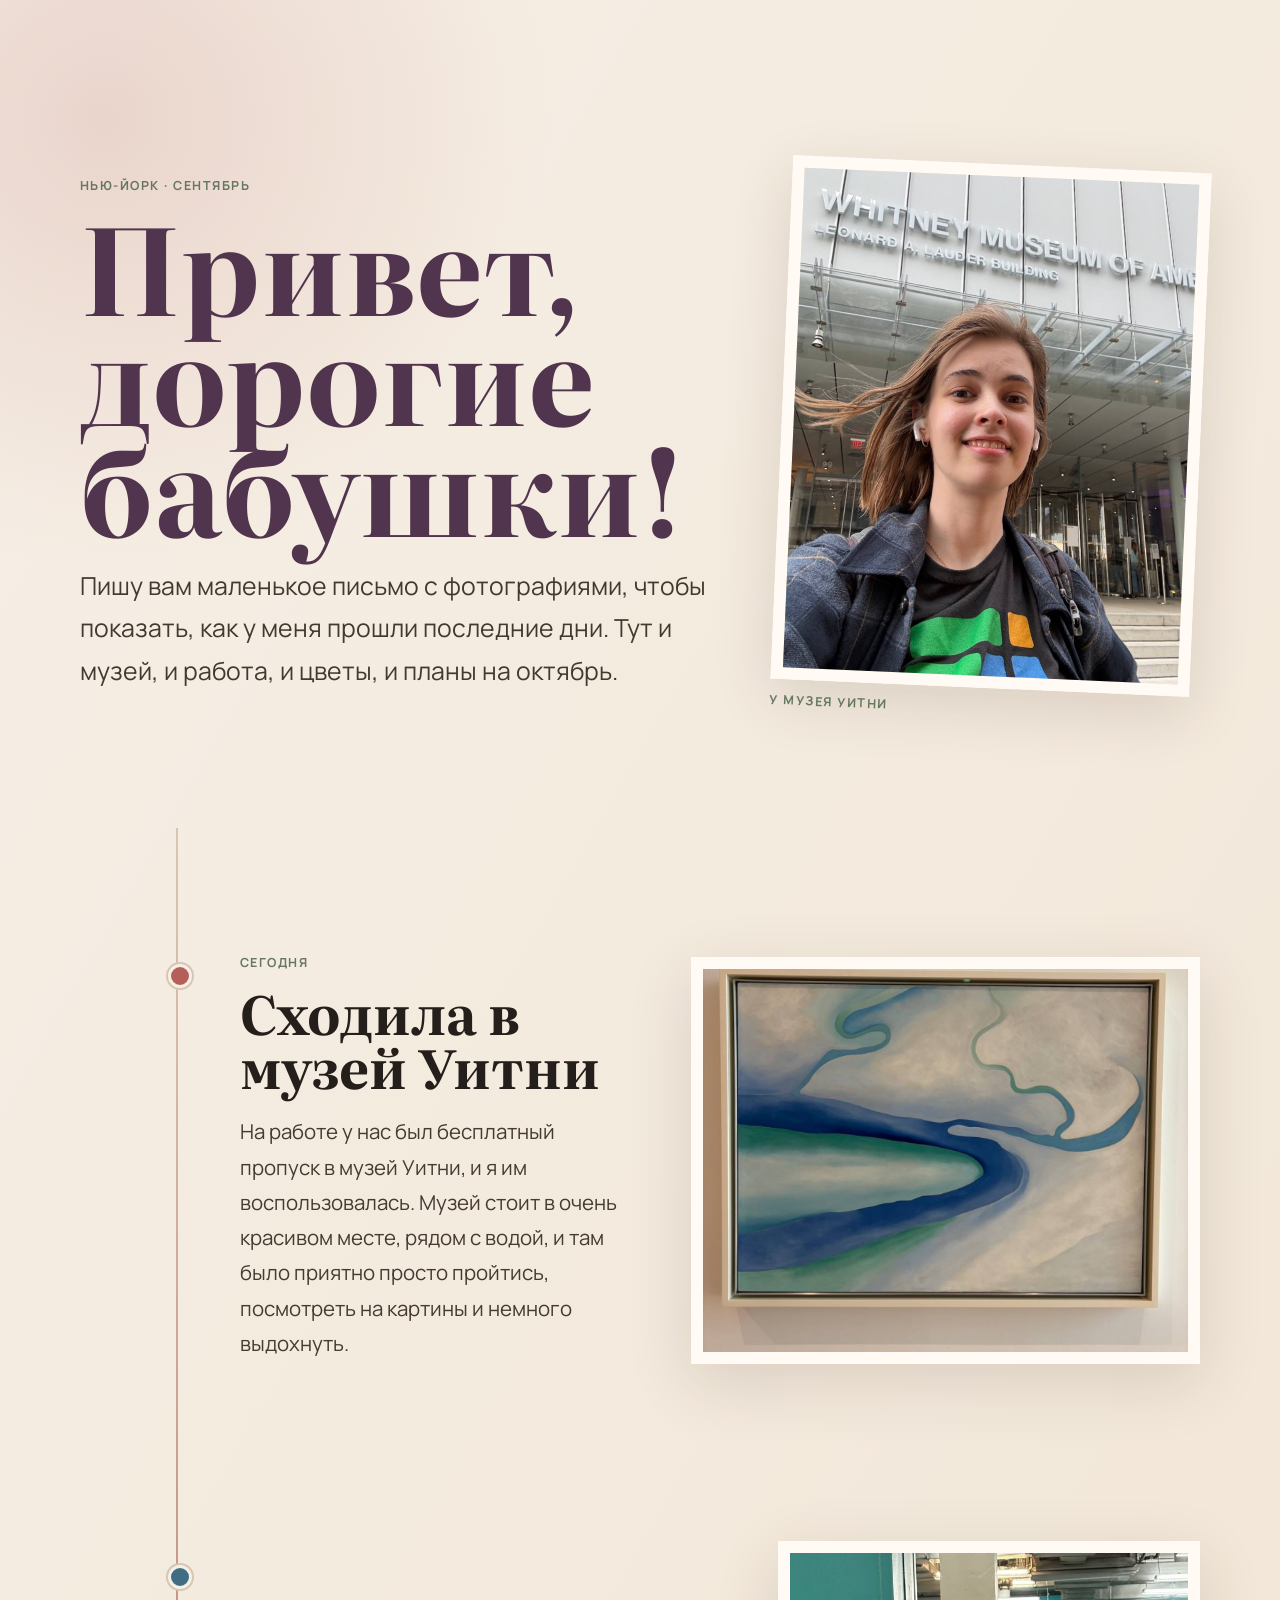
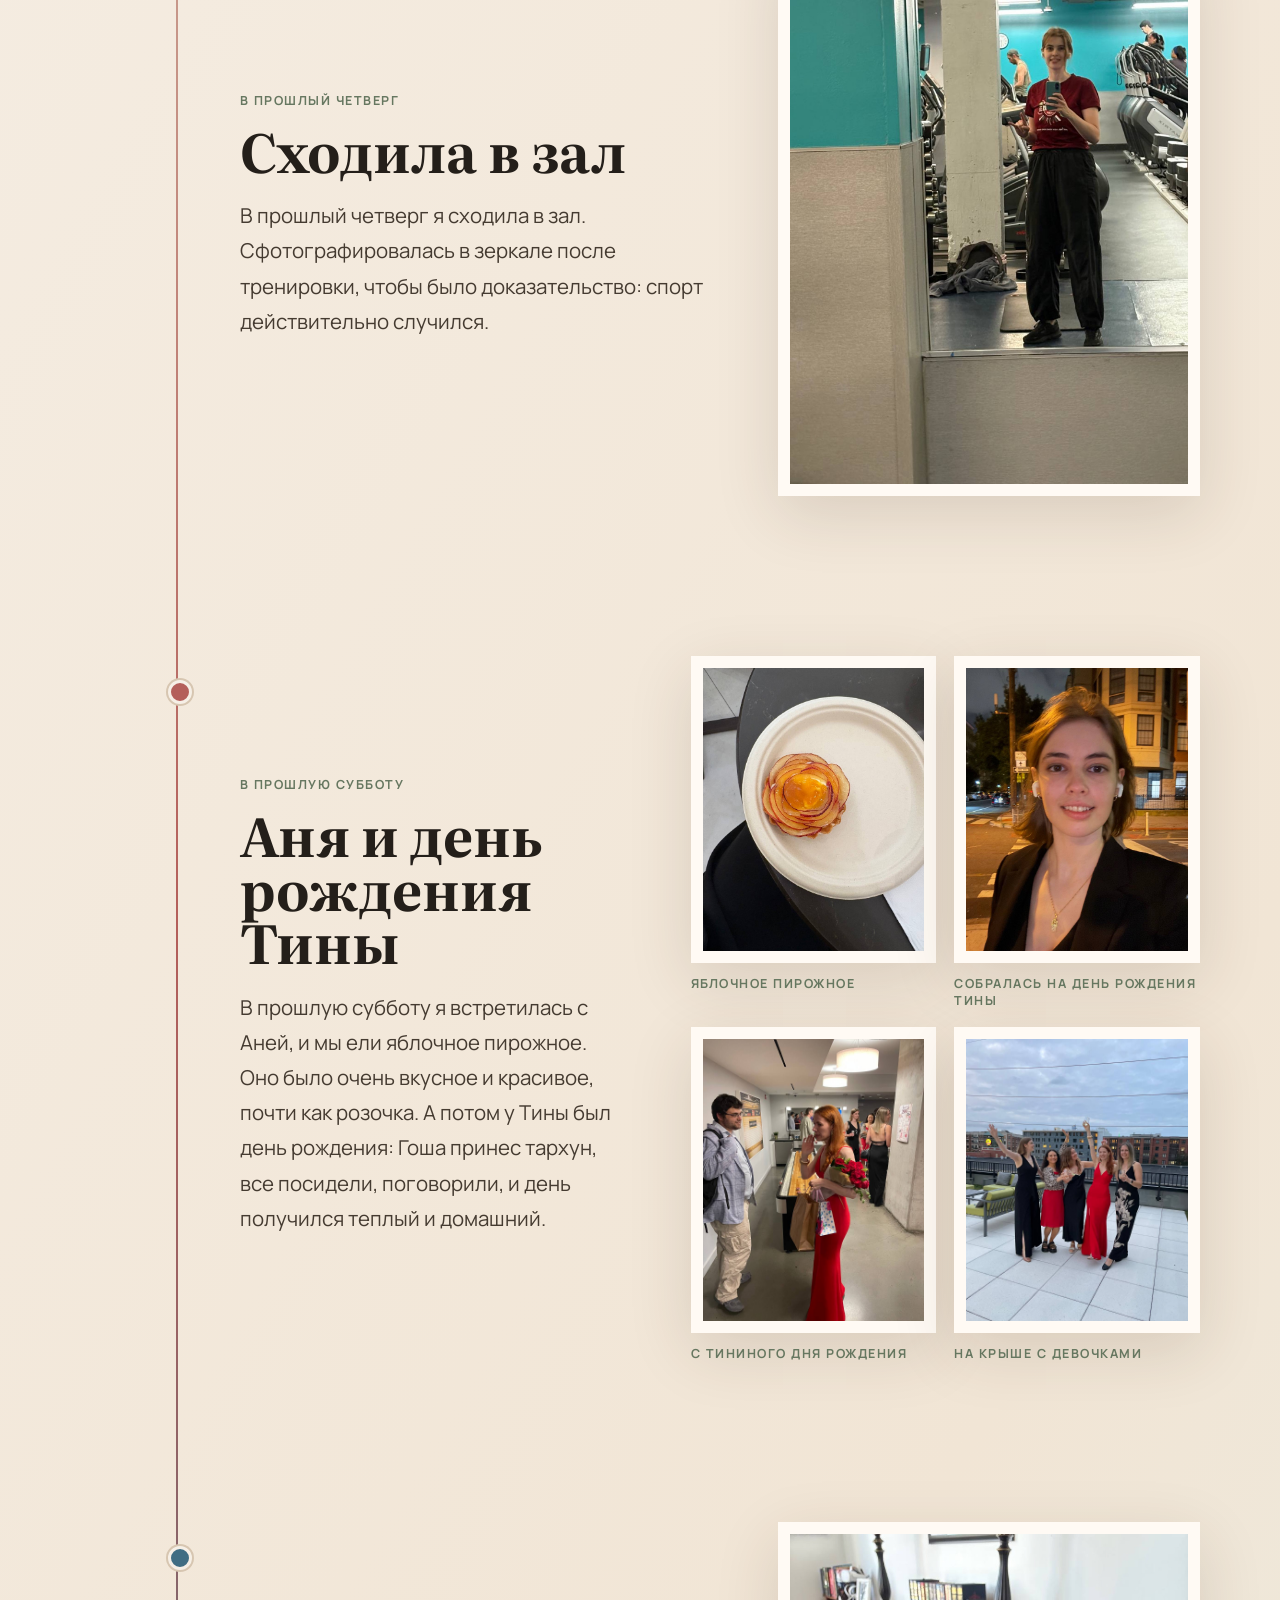
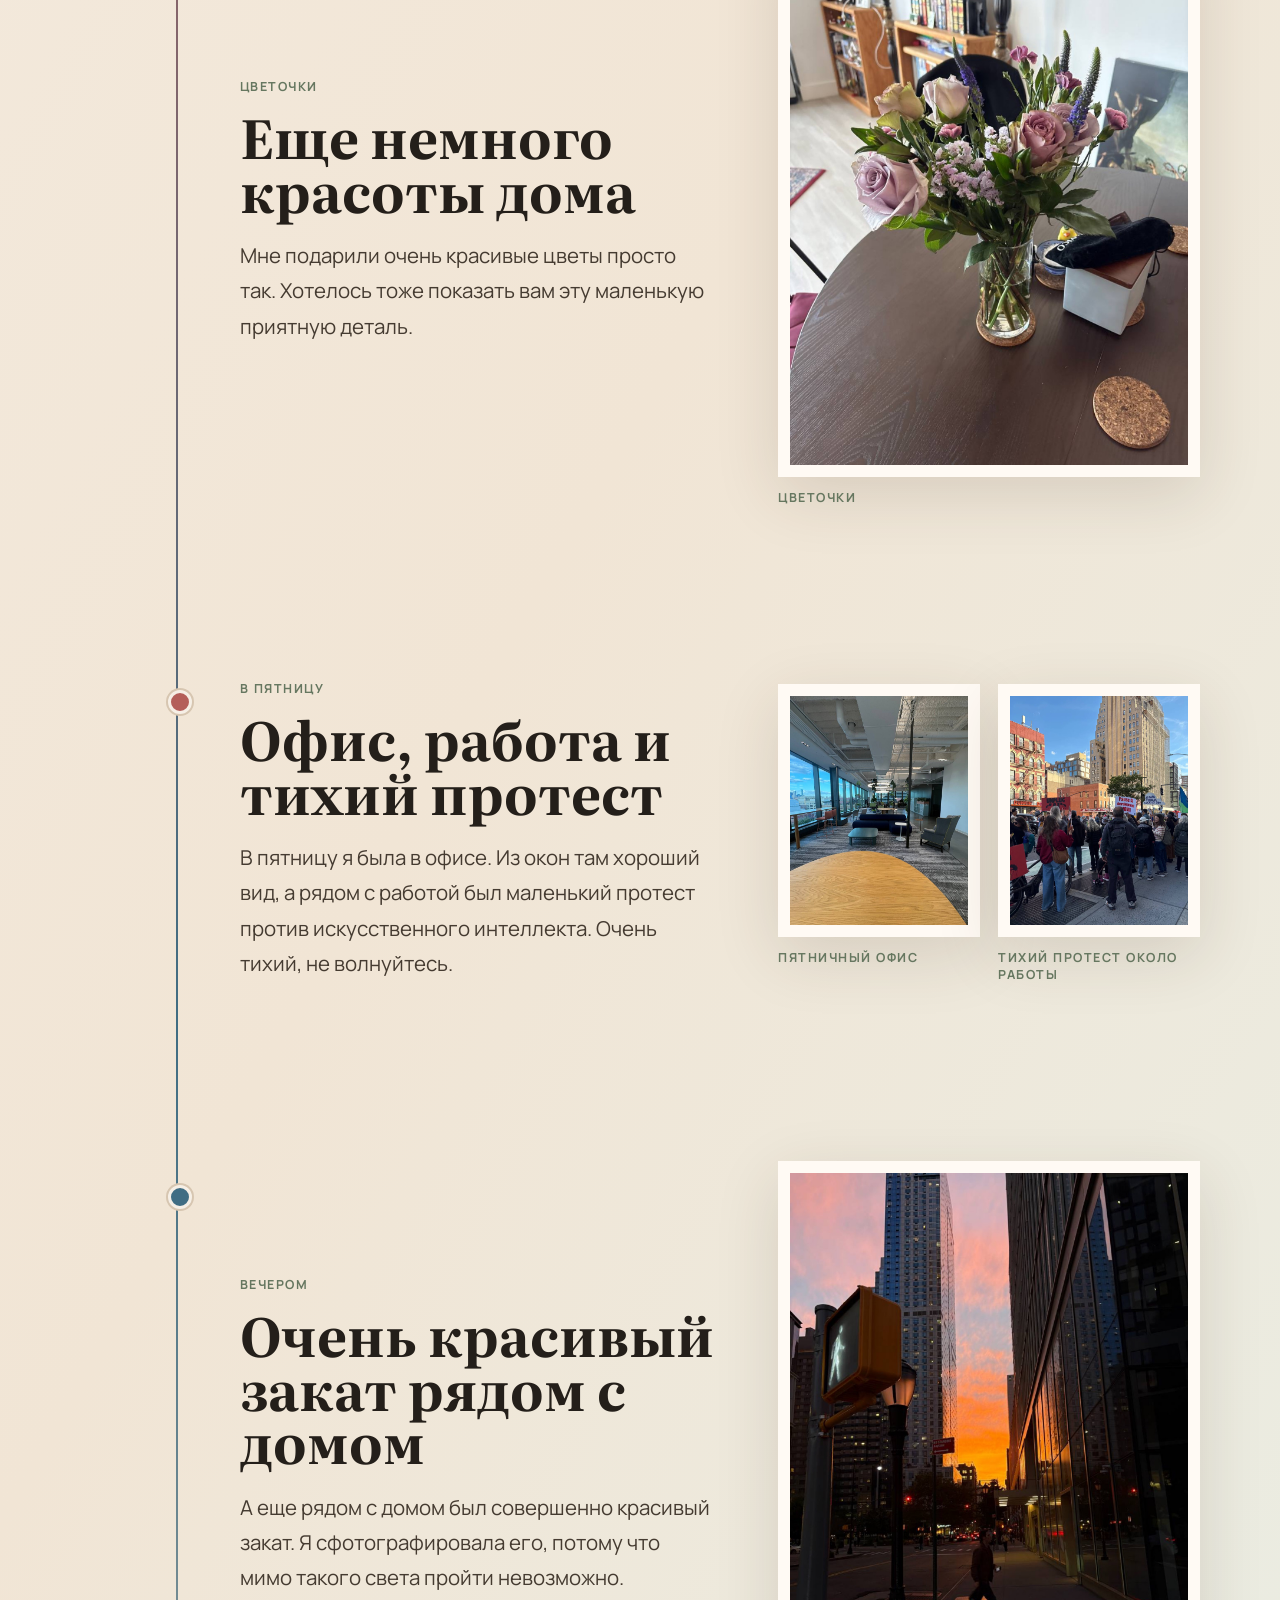
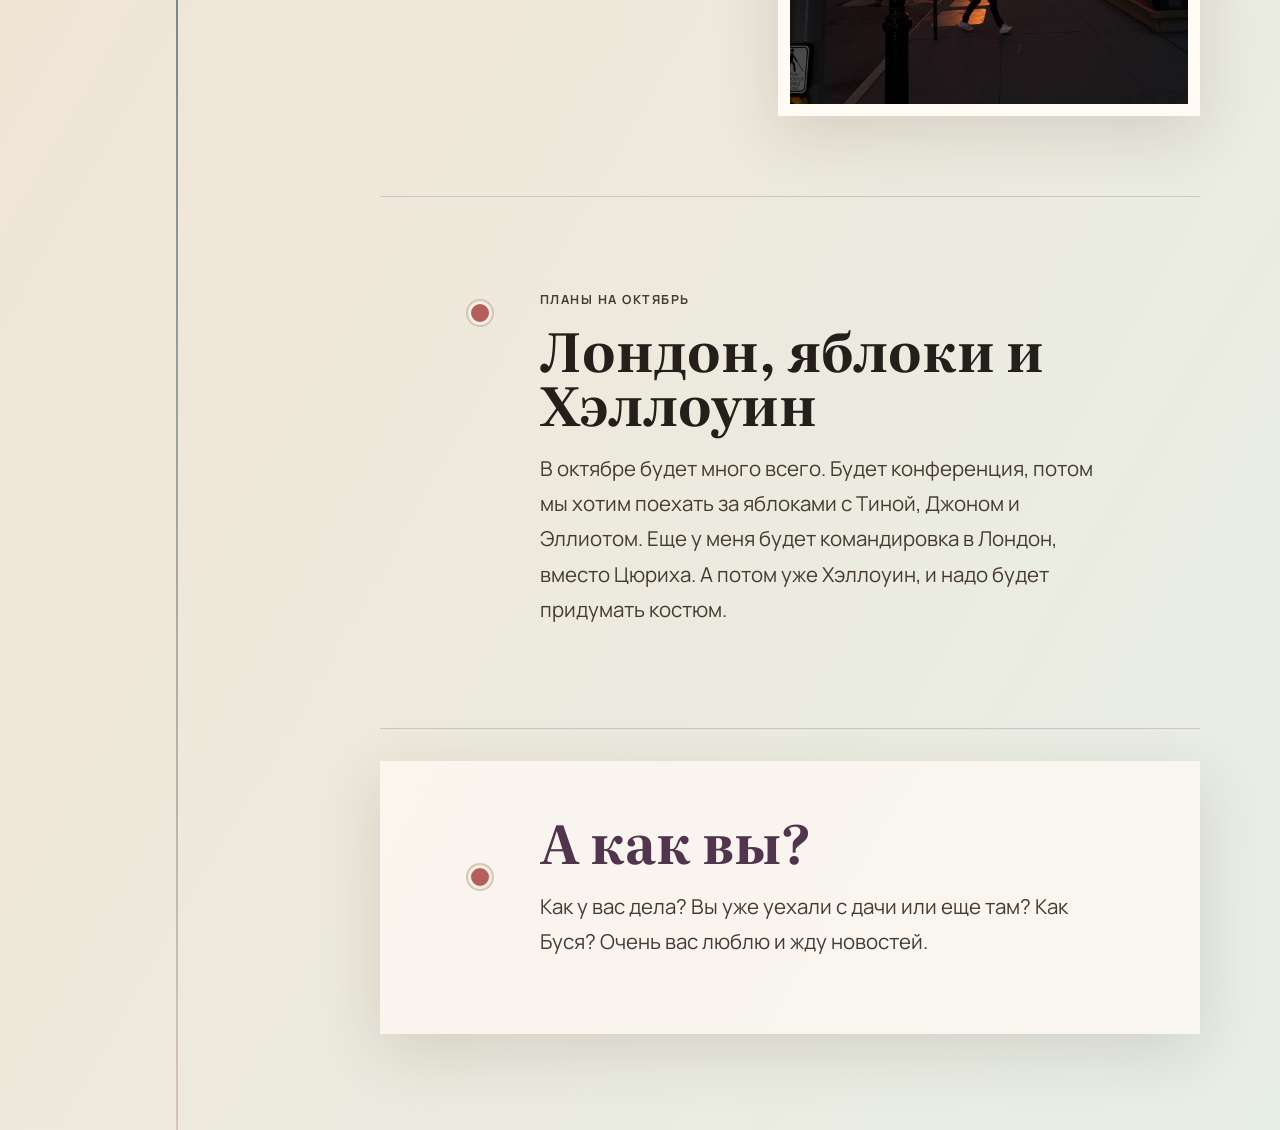
==== commit 9f505ee9: "Remove duplicated Whitney photo" ====
--- a/index.html
+++ b/index.html
@@ -45,10 +45,7 @@
               пройтись, посмотреть на картины и немного выдохнуть.
             </p>
           </div>
-          <div class="photo-pair">
-            <figure>
-              <img src="assets/whitney.jpg" alt="Маша у музея Уитни" />
-            </figure>
+          <div class="photo-single">
             <figure>
               <img src="assets/whitney-art.jpg" alt="Картина в музее Уитни" />
             </figure>
--- a/styles.css
+++ b/styles.css
@@ -162,6 +162,7 @@
 
 .entry figure,
 .photo-pair figure,
+.photo-single figure,
 .photo-gallery figure,
 .photo-stack {
   margin: 0;
@@ -185,6 +186,11 @@
 
 .photo-pair img {
   aspect-ratio: 4 / 5;
+  object-fit: cover;
+}
+
+.photo-single img {
+  aspect-ratio: 5 / 4;
   object-fit: cover;
 }
 
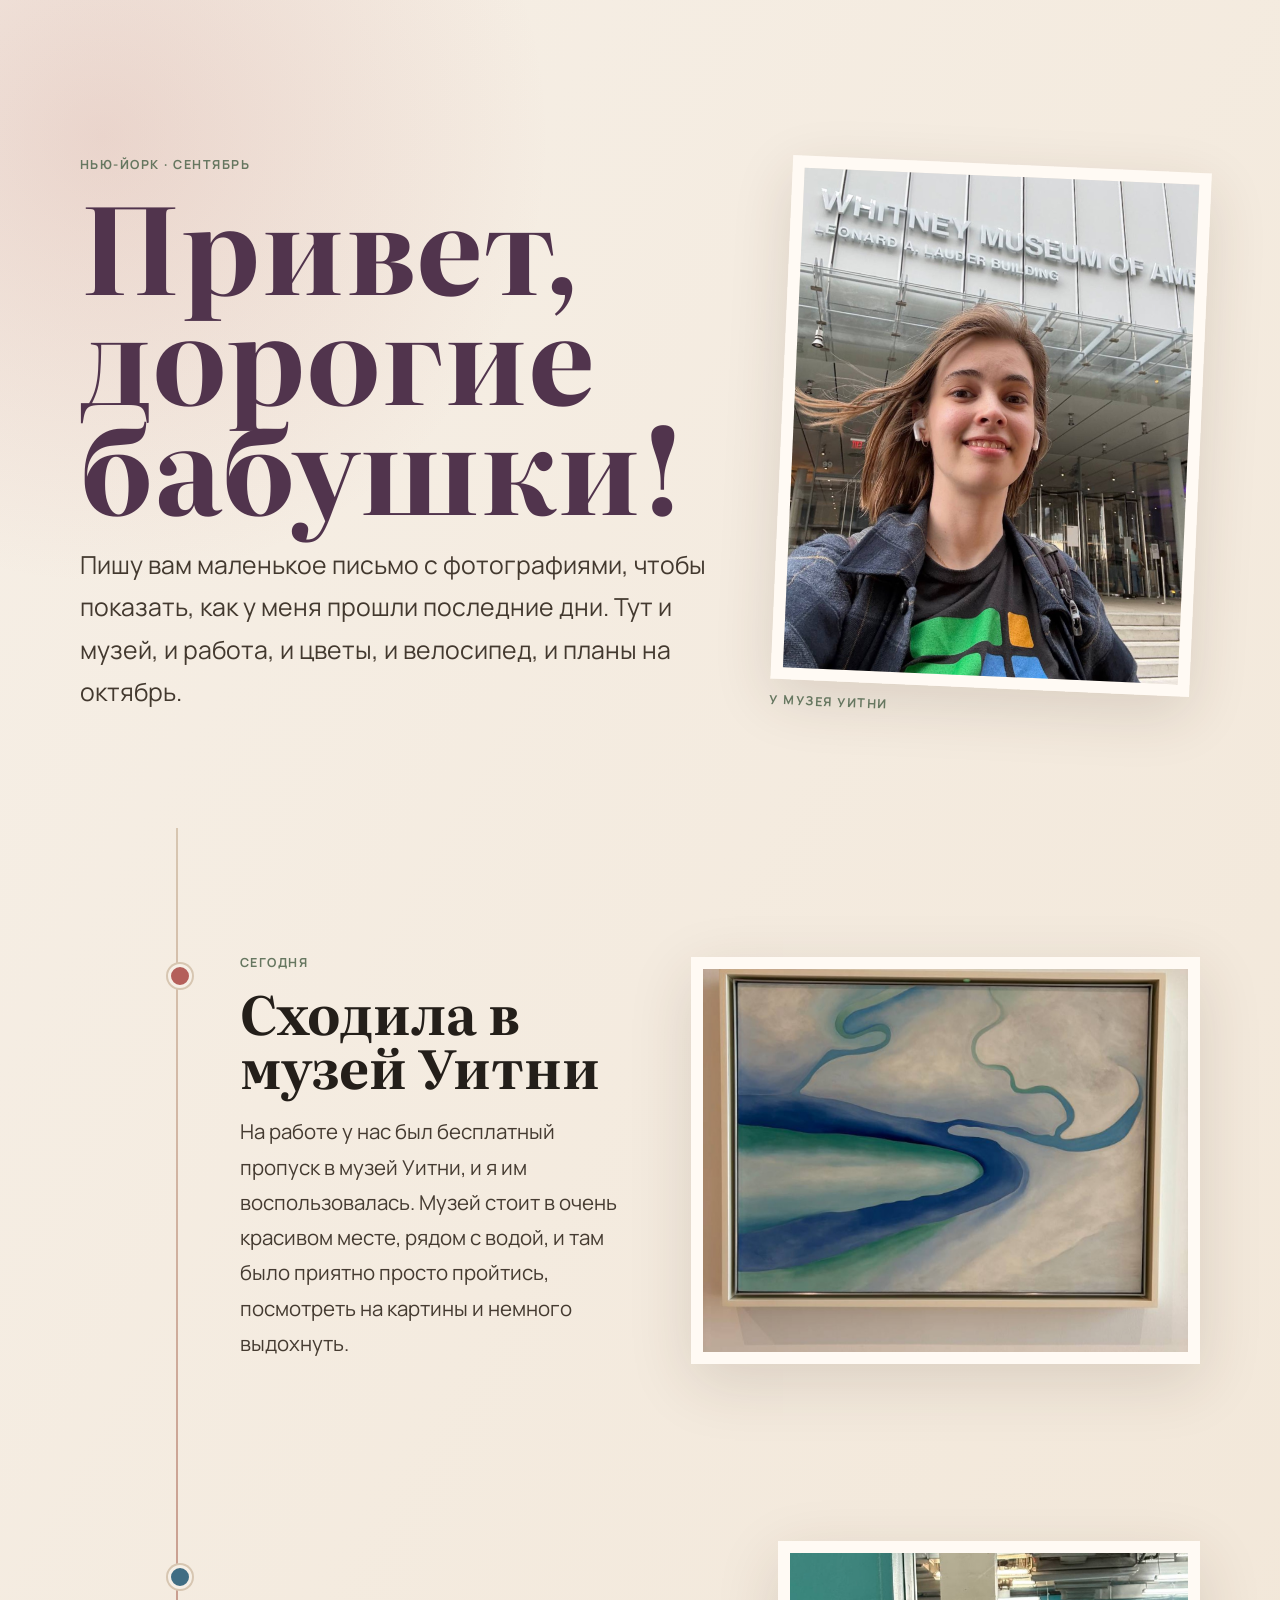
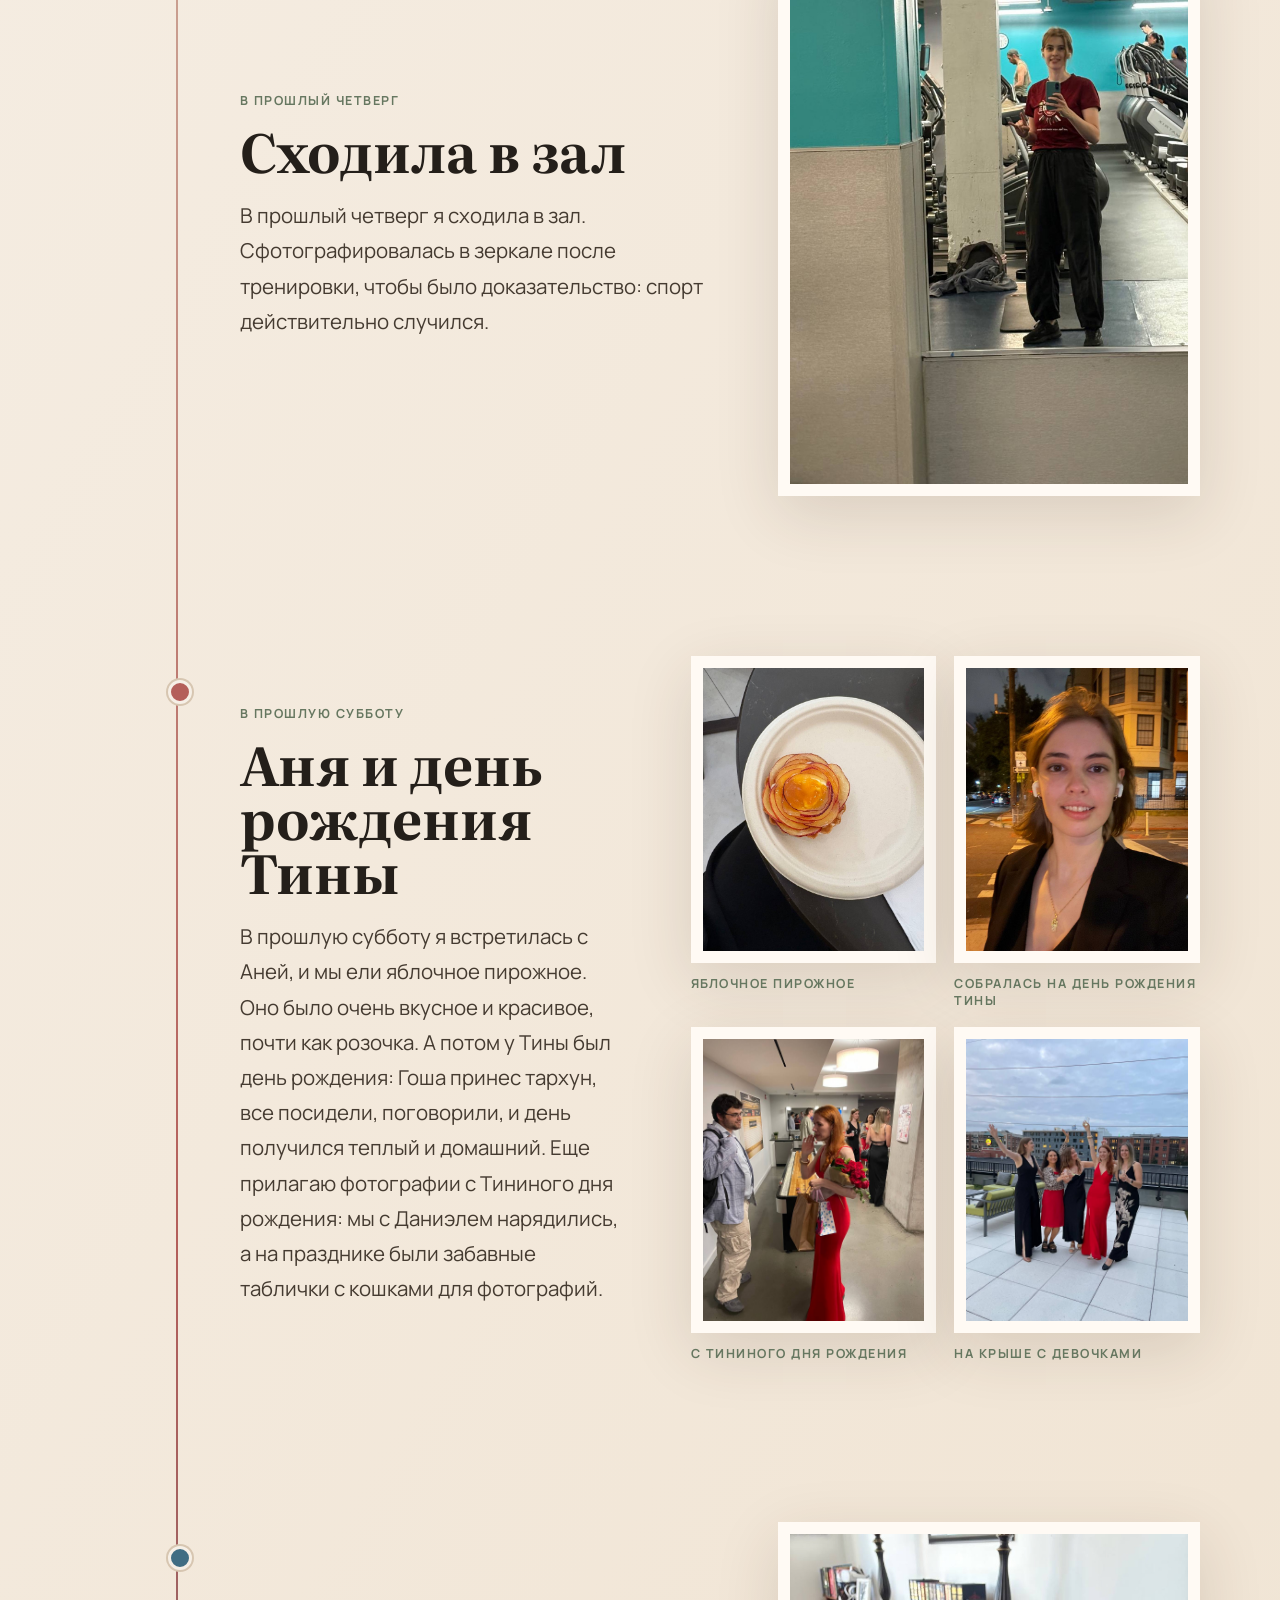
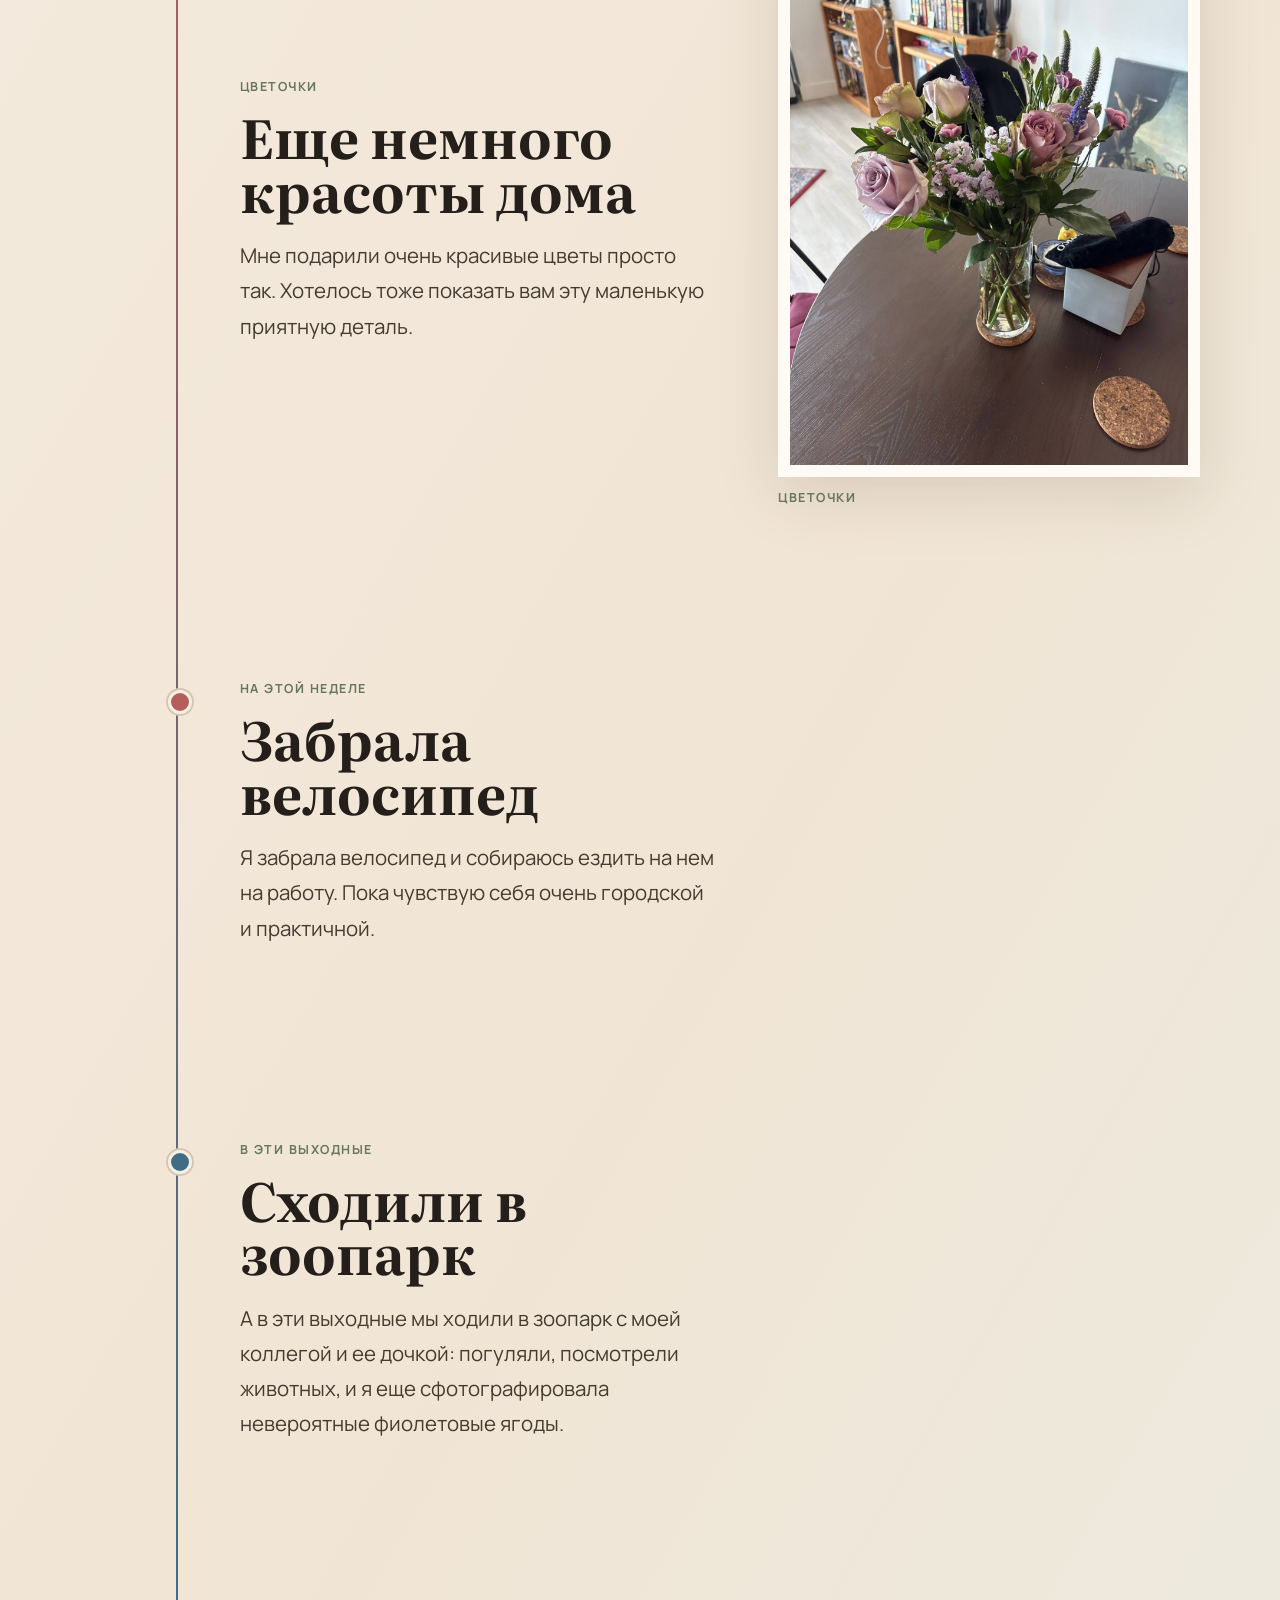
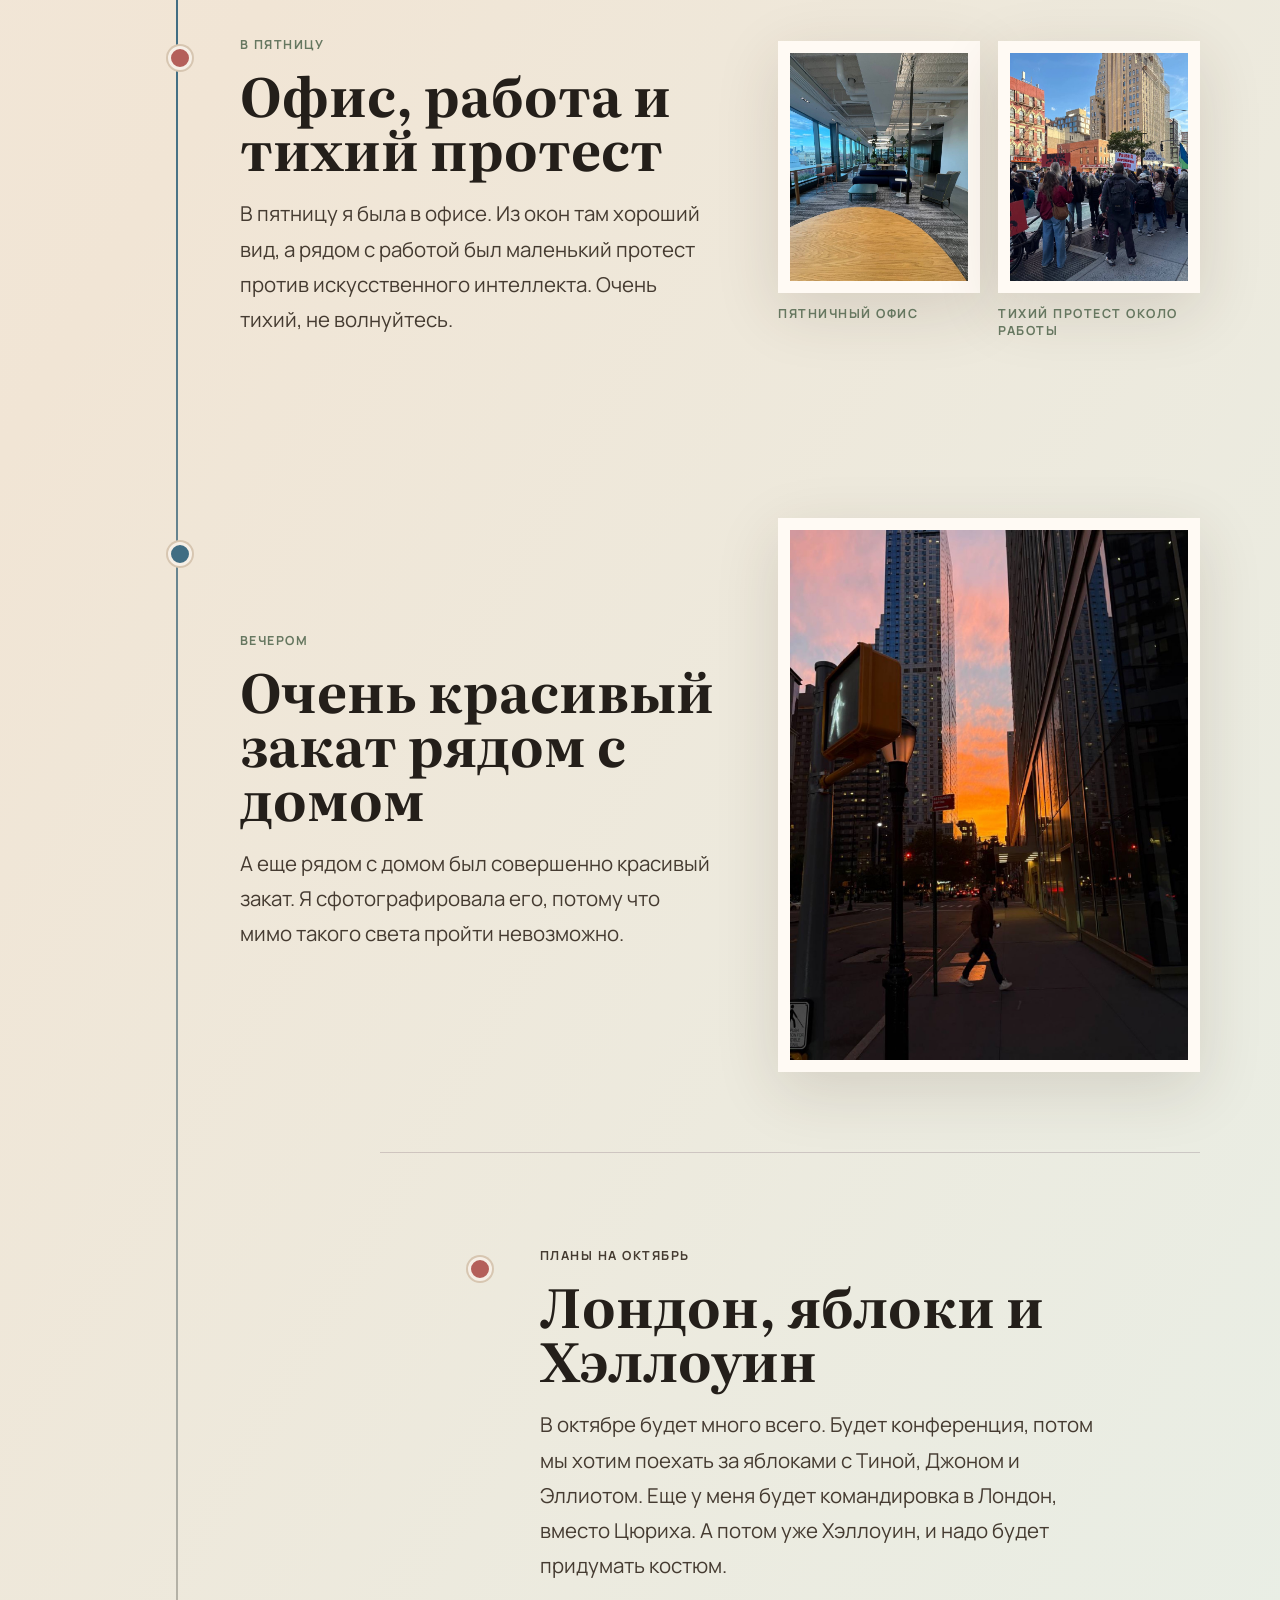
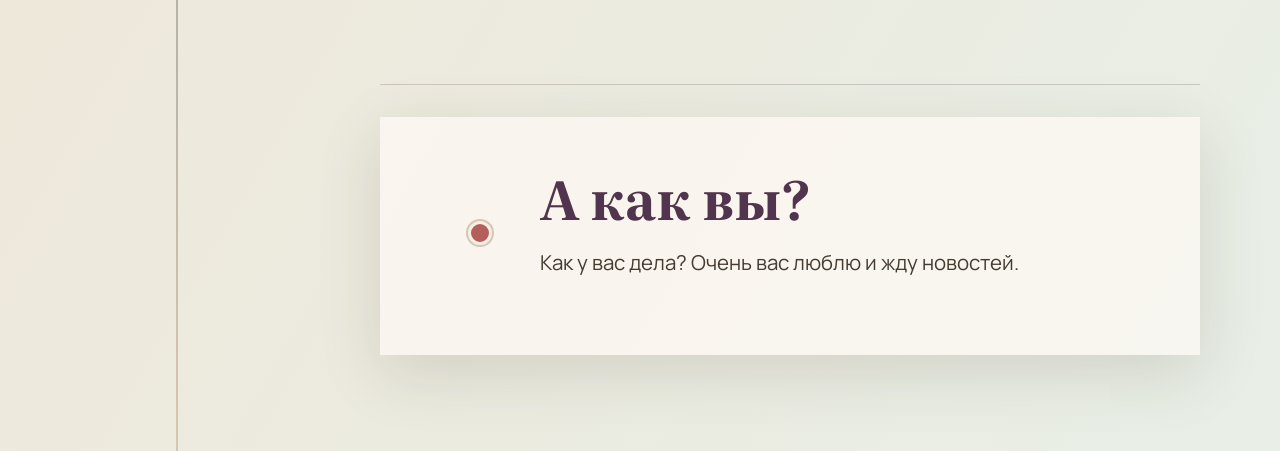
==== commit c5a50c4f: "Update grandmas letter" ====
--- a/index.html
+++ b/index.html
@@ -7,7 +7,7 @@
     <title>Письмо бабушкам из Нью-Йорка</title>
     <meta
       name="description"
-      content="Небольшое письмо с фотографиями: музей Уитни, неделя в Нью-Йорке, цветы, закат, офис и планы на октябрь."
+      content="Небольшое письмо с фотографиями: музей Уитни, неделя в Нью-Йорке, велосипед, зоопарк, день рождения Тины и планы на октябрь."
     />
     <link rel="preconnect" href="https://fonts.googleapis.com" />
     <link rel="preconnect" href="https://fonts.gstatic.com" crossorigin />
@@ -25,7 +25,7 @@
           <h1 id="title">Привет, дорогие бабушки!</h1>
           <p class="lead">
             Пишу вам маленькое письмо с фотографиями, чтобы показать, как у меня прошли
-            последние дни. Тут и музей, и работа, и цветы, и планы на октябрь.
+            последние дни. Тут и музей, и работа, и цветы, и велосипед, и планы на октябрь.
           </p>
         </div>
         <figure class="hero-photo">
@@ -74,7 +74,9 @@
               В прошлую субботу я встретилась с Аней, и мы ели яблочное пирожное. Оно
               было очень вкусное и красивое, почти как розочка. А потом у Тины был день
               рождения: Гоша принес тархун, все посидели, поговорили, и день получился
-              теплый и домашний.
+              теплый и домашний. Еще прилагаю фотографии с Тининого дня рождения:
+              мы с Даниэлем нарядились, а на празднике были забавные таблички с
+              кошками для фотографий.
             </p>
           </div>
           <div class="photo-gallery">
@@ -110,6 +112,29 @@
             <img src="assets/flowers.jpg" alt="Букет цветов на столе" />
             <figcaption>Цветочки</figcaption>
           </figure>
+        </article>
+
+        <article class="entry">
+          <div class="entry-text">
+            <p class="date">На этой неделе</p>
+            <h2>Забрала велосипед</h2>
+            <p>
+              Я забрала велосипед и собираюсь ездить на нем на работу. Пока чувствую себя
+              очень городской и практичной.
+            </p>
+          </div>
+        </article>
+
+        <article class="entry">
+          <div class="entry-text">
+            <p class="date">В эти выходные</p>
+            <h2>Сходили в зоопарк</h2>
+            <p>
+              А в эти выходные мы ходили в зоопарк с моей коллегой и ее дочкой:
+              погуляли, посмотрели животных, и я еще сфотографировала невероятные
+              фиолетовые ягоды.
+            </p>
+          </div>
         </article>
 
         <article class="entry">
@@ -160,8 +185,7 @@
         <section class="questions" aria-label="Вопросы бабушкам">
           <h2>А как вы?</h2>
           <p>
-            Как у вас дела? Вы уже уехали с дачи или еще там? Как Буся? Очень вас люблю и
-            жду новостей.
+            Как у вас дела? Очень вас люблю и жду новостей.
           </p>
         </section>
       </section>
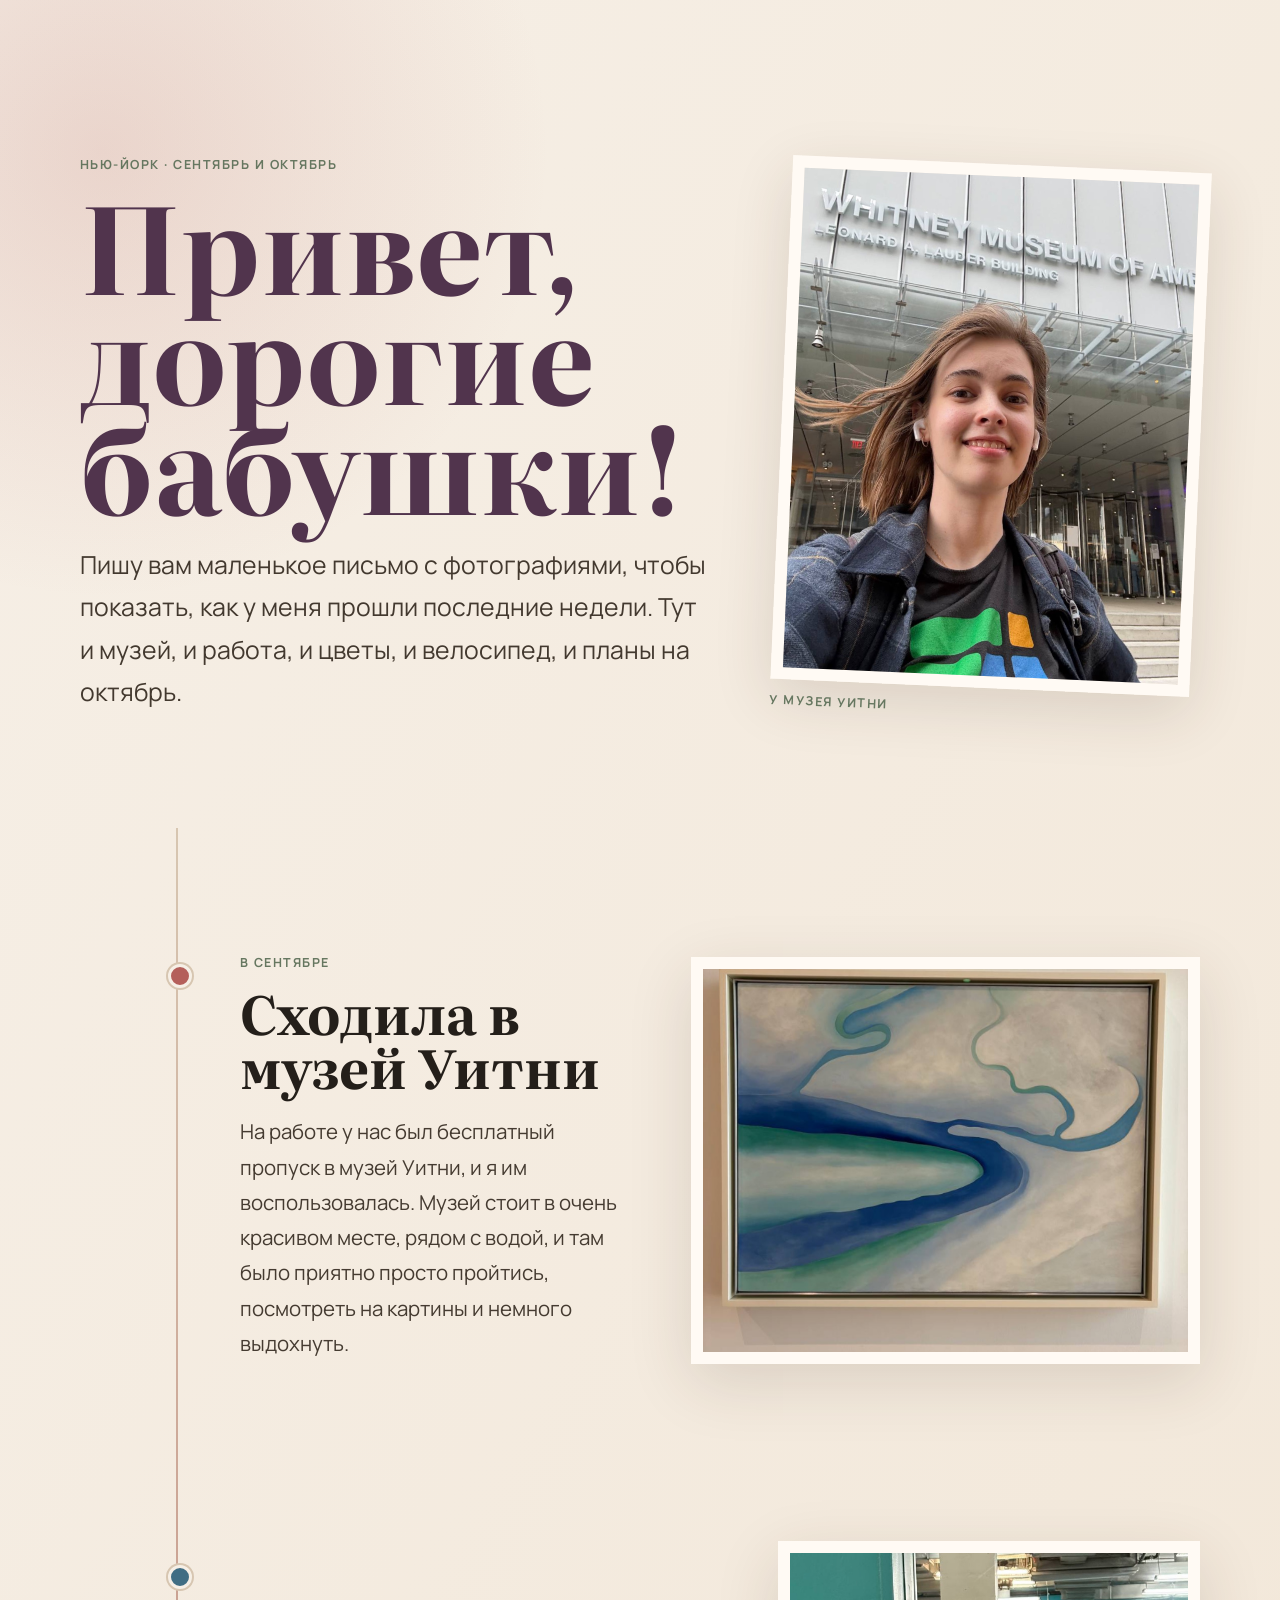
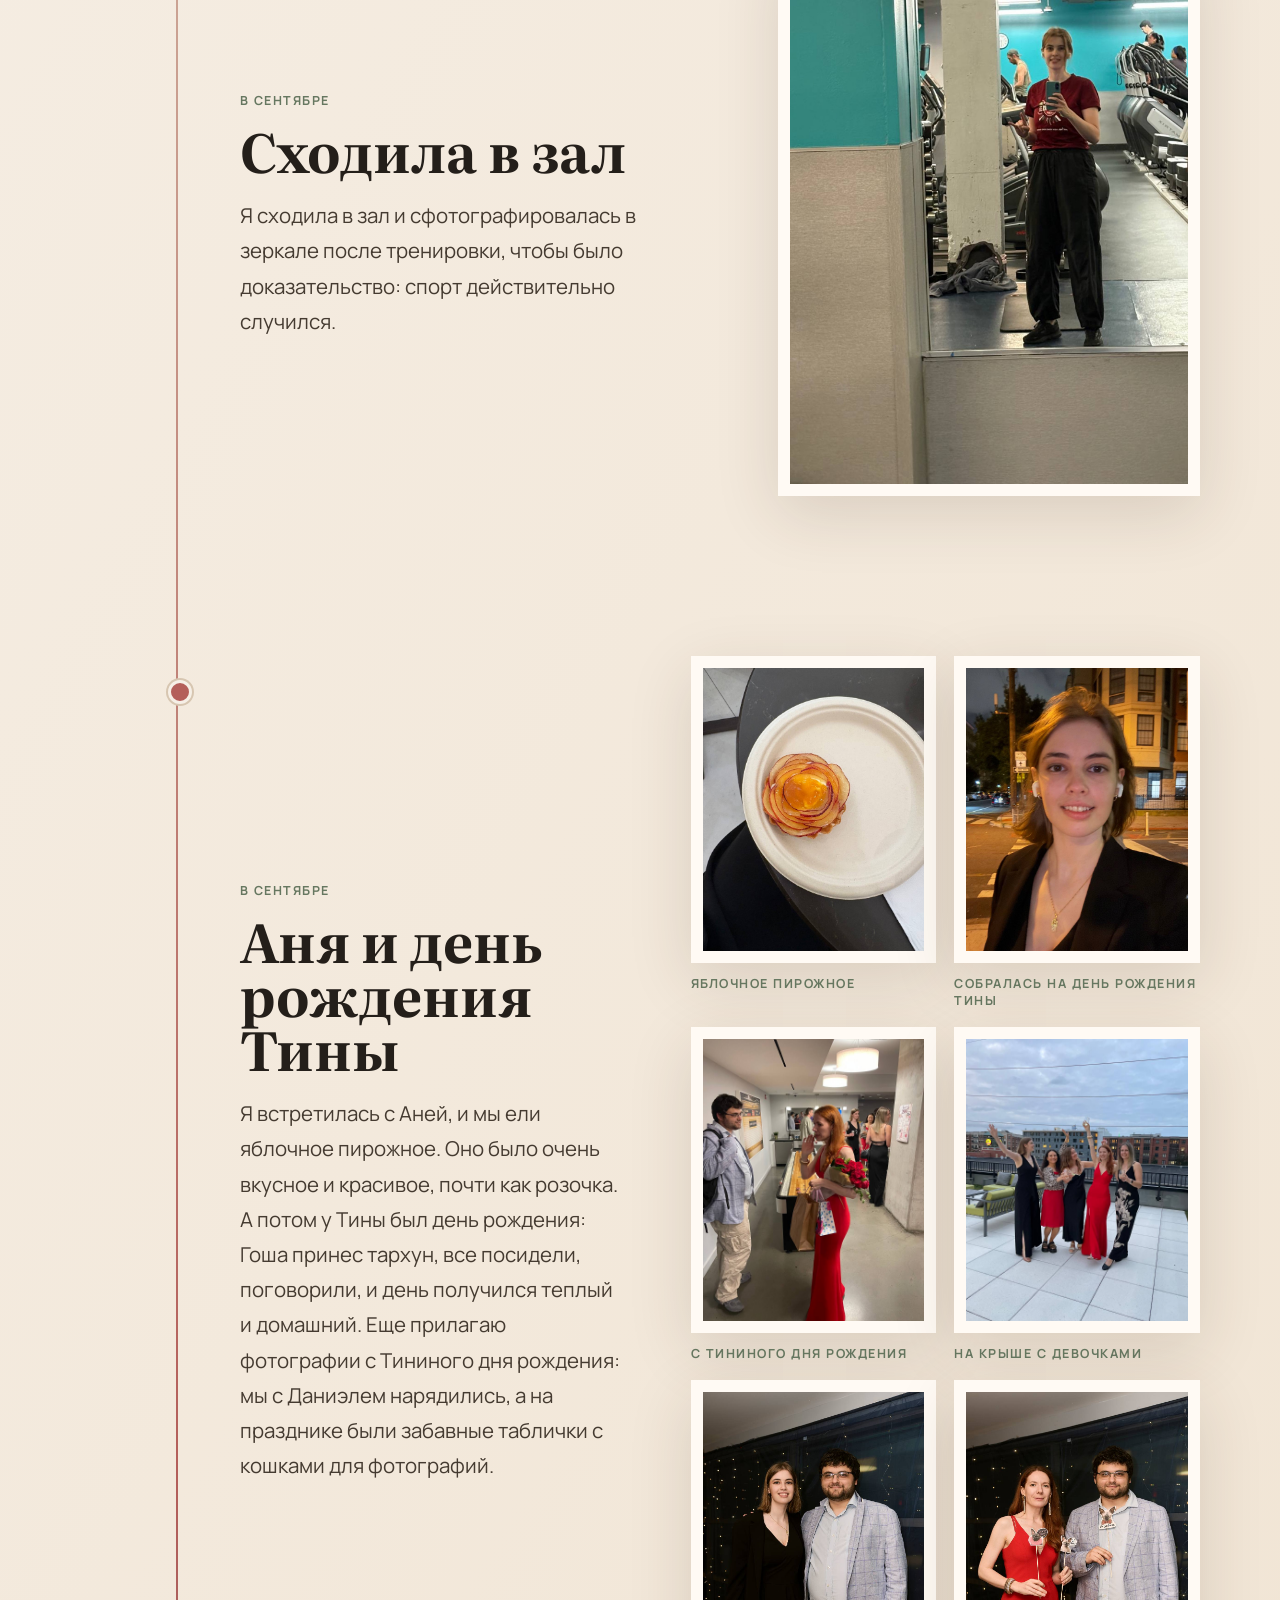
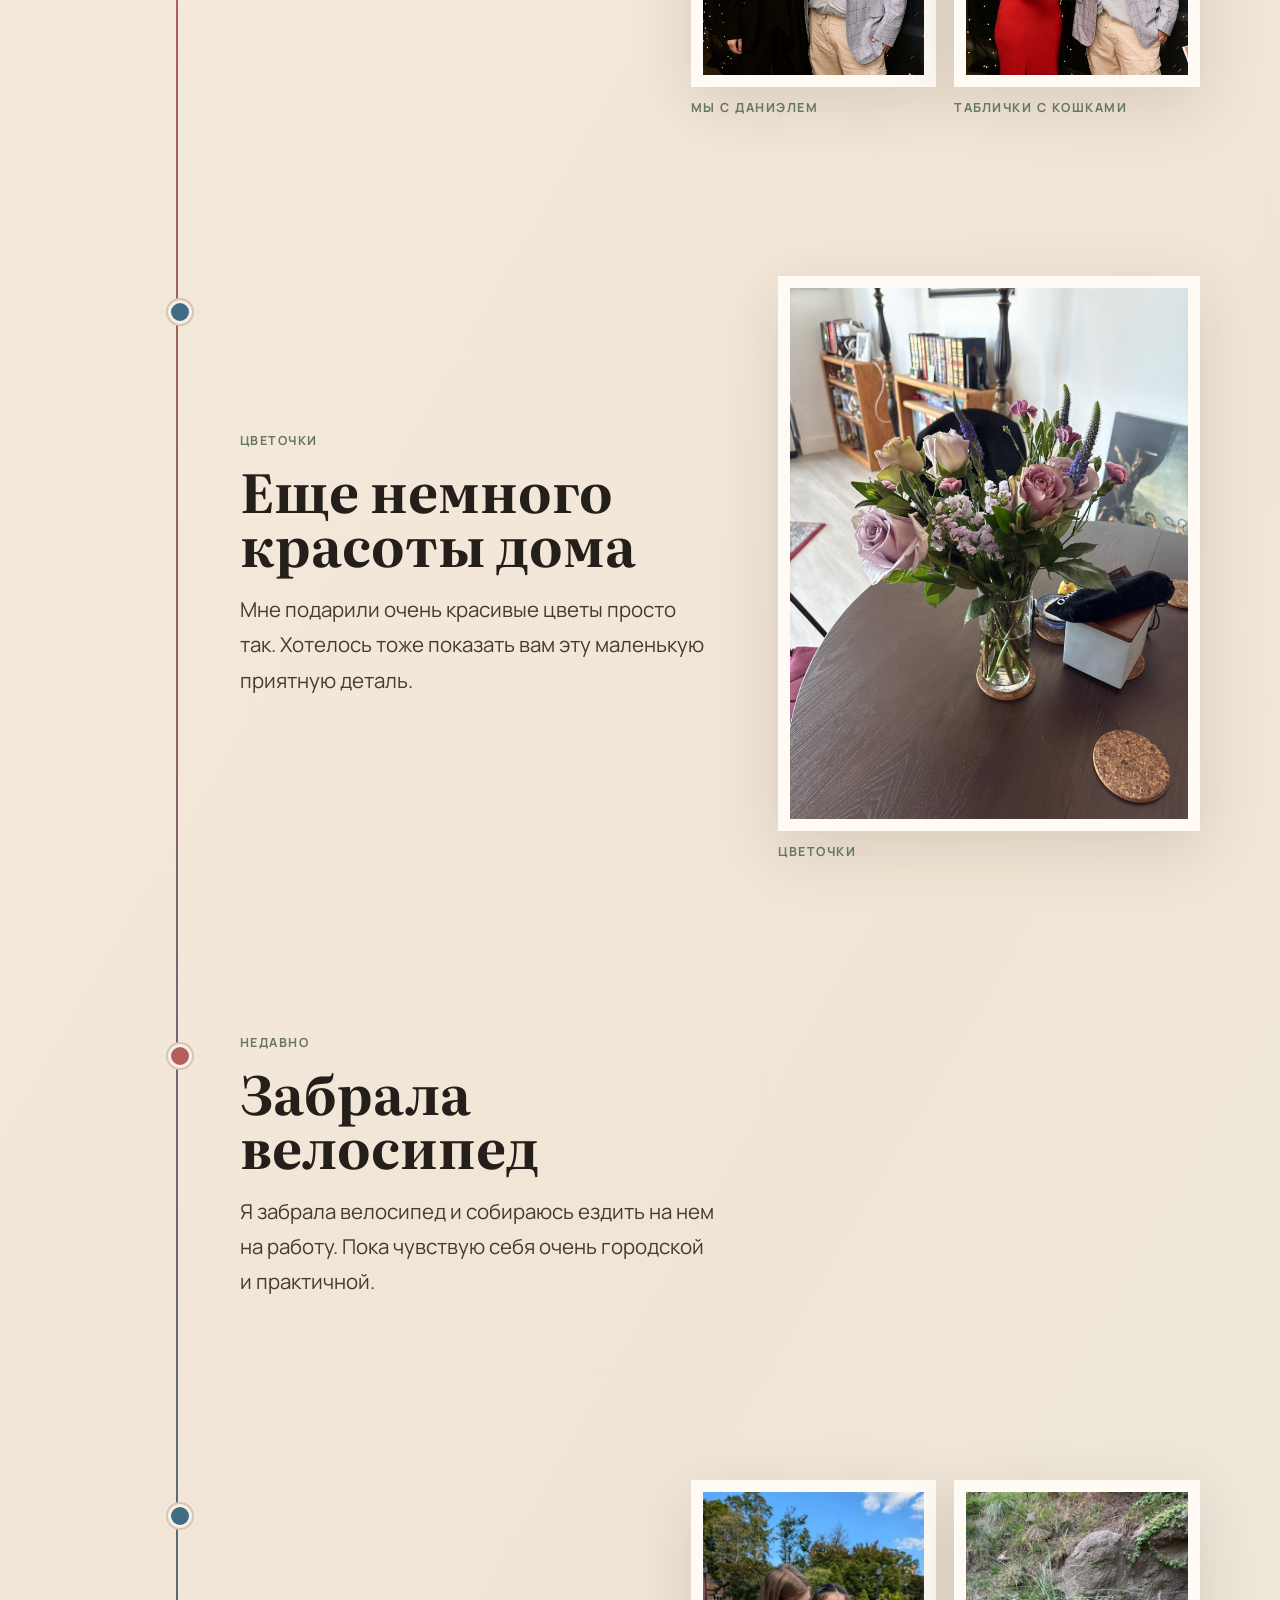
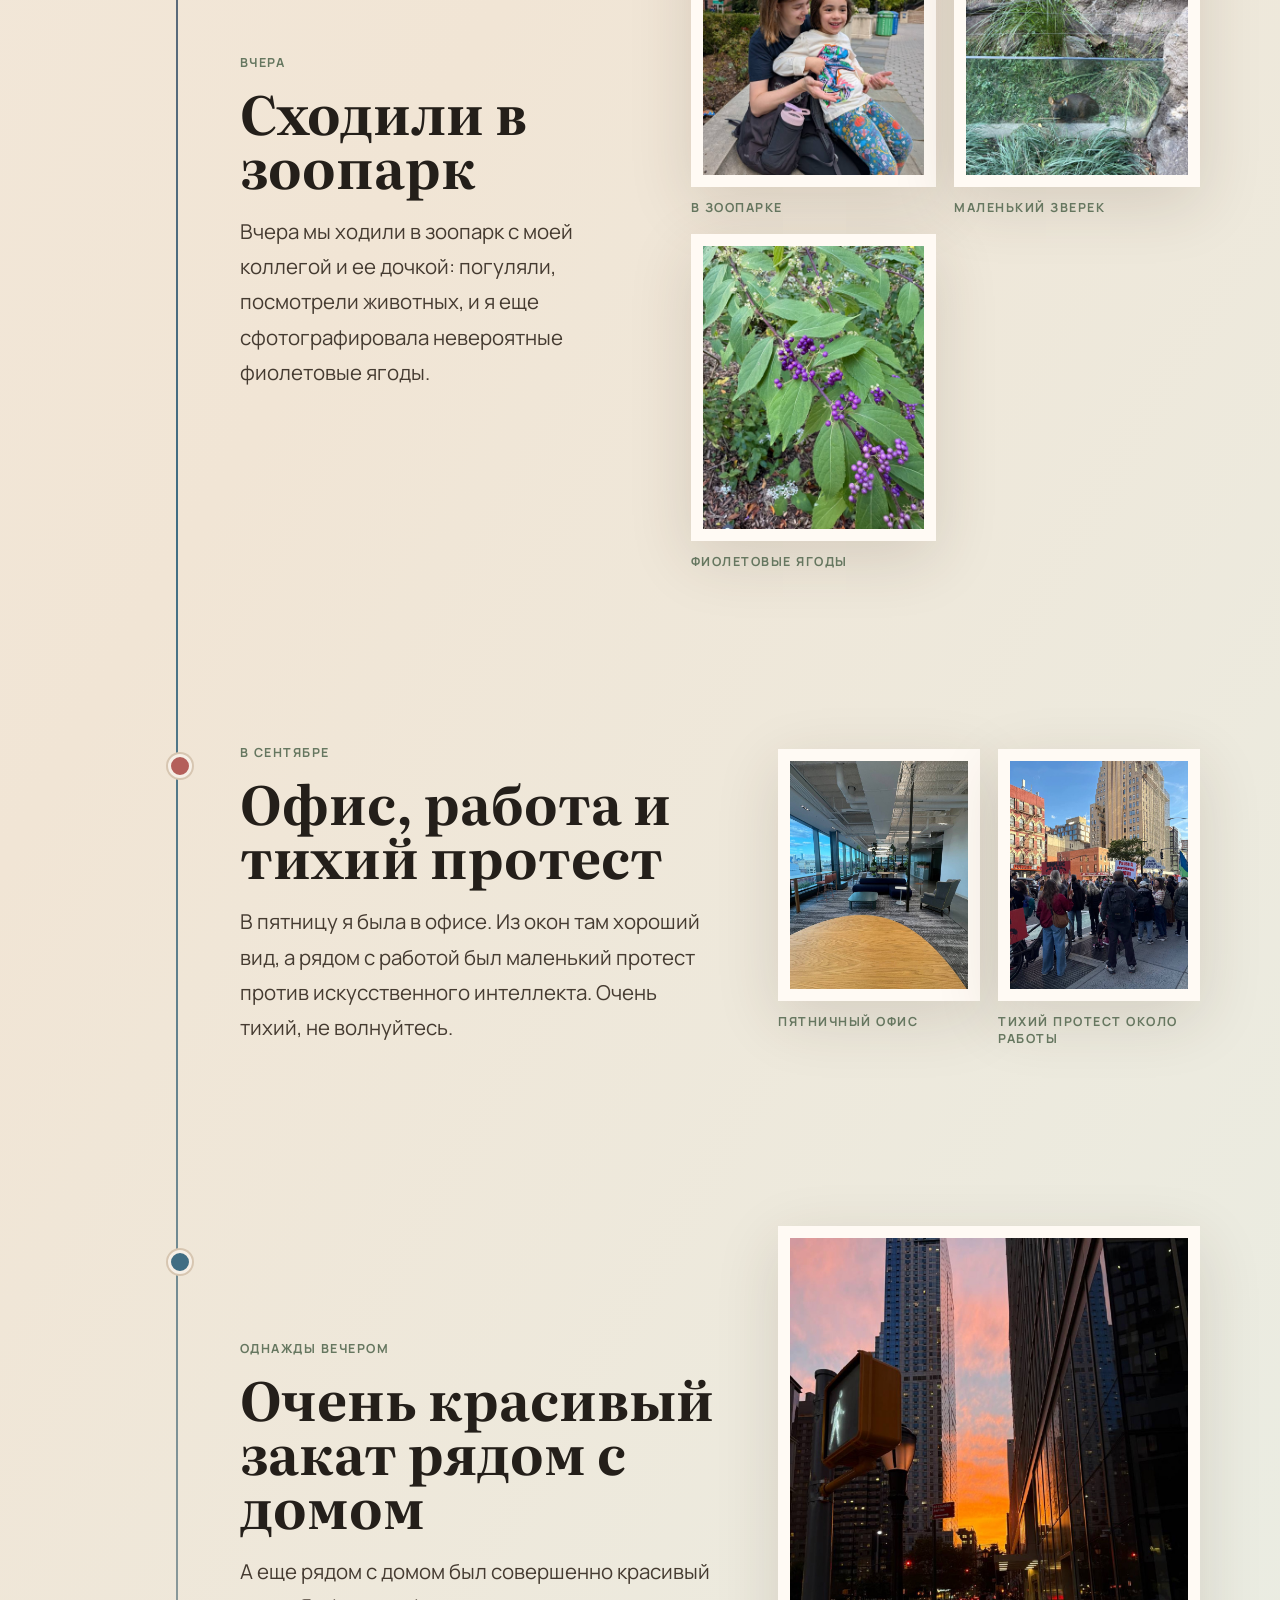
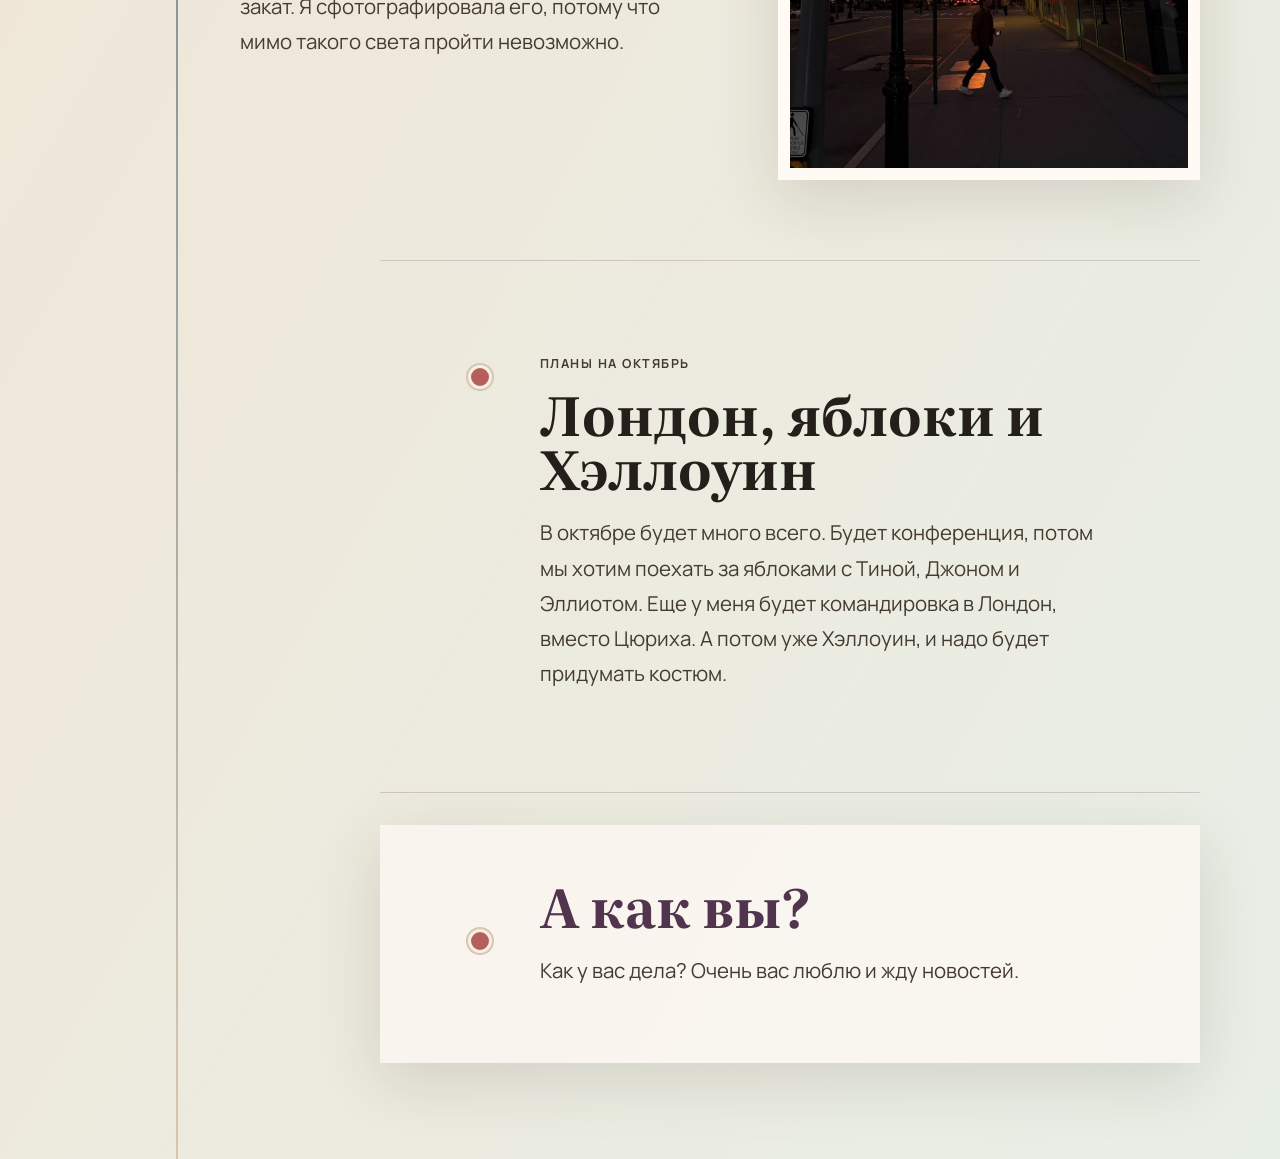
==== commit 5e8722d6: "Add zoo photos and fix dates" ====
--- a/index.html
+++ b/index.html
@@ -7,7 +7,7 @@
     <title>Письмо бабушкам из Нью-Йорка</title>
     <meta
       name="description"
-      content="Небольшое письмо с фотографиями: музей Уитни, неделя в Нью-Йорке, велосипед, зоопарк, день рождения Тины и планы на октябрь."
+      content="Небольшое письмо с фотографиями: музей Уитни, недели в Нью-Йорке, велосипед, зоопарк, день рождения Тины и планы на октябрь."
     />
     <link rel="preconnect" href="https://fonts.googleapis.com" />
     <link rel="preconnect" href="https://fonts.gstatic.com" crossorigin />
@@ -21,11 +21,11 @@
     <main class="page">
       <section class="hero" aria-labelledby="title">
         <div class="hero-copy">
-          <p class="kicker">Нью-Йорк · сентябрь</p>
+          <p class="kicker">Нью-Йорк · сентябрь и октябрь</p>
           <h1 id="title">Привет, дорогие бабушки!</h1>
           <p class="lead">
             Пишу вам маленькое письмо с фотографиями, чтобы показать, как у меня прошли
-            последние дни. Тут и музей, и работа, и цветы, и велосипед, и планы на октябрь.
+            последние недели. Тут и музей, и работа, и цветы, и велосипед, и планы на октябрь.
           </p>
         </div>
         <figure class="hero-photo">
@@ -37,7 +37,7 @@
       <section class="letter" aria-label="Письмо с фотографиями">
         <article class="entry entry-wide">
           <div class="entry-text">
-            <p class="date">Сегодня</p>
+            <p class="date">В сентябре</p>
             <h2>Сходила в музей Уитни</h2>
             <p>
               На работе у нас был бесплатный пропуск в музей Уитни, и я им воспользовалась.
@@ -54,11 +54,11 @@
 
         <article class="entry">
           <div class="entry-text">
-            <p class="date">В прошлый четверг</p>
+            <p class="date">В сентябре</p>
             <h2>Сходила в зал</h2>
             <p>
-              В прошлый четверг я сходила в зал. Сфотографировалась в зеркале после
-              тренировки, чтобы было доказательство: спорт действительно случился.
+              Я сходила в зал и сфотографировалась в зеркале после тренировки,
+              чтобы было доказательство: спорт действительно случился.
             </p>
           </div>
           <figure>
@@ -68,15 +68,15 @@
 
         <article class="entry entry-wide">
           <div class="entry-text">
-            <p class="date">В прошлую субботу</p>
+            <p class="date">В сентябре</p>
             <h2>Аня и день рождения Тины</h2>
             <p>
-              В прошлую субботу я встретилась с Аней, и мы ели яблочное пирожное. Оно
-              было очень вкусное и красивое, почти как розочка. А потом у Тины был день
-              рождения: Гоша принес тархун, все посидели, поговорили, и день получился
-              теплый и домашний. Еще прилагаю фотографии с Тининого дня рождения:
-              мы с Даниэлем нарядились, а на празднике были забавные таблички с
-              кошками для фотографий.
+              Я встретилась с Аней, и мы ели яблочное пирожное. Оно было очень вкусное
+              и красивое, почти как розочка. А потом у Тины был день рождения: Гоша
+              принес тархун, все посидели, поговорили, и день получился теплый и
+              домашний. Еще прилагаю фотографии с Тининого дня рождения: мы с Даниэлем
+              нарядились, а на празднике были забавные таблички с кошками для
+              фотографий.
             </p>
           </div>
           <div class="photo-gallery">
@@ -95,6 +95,14 @@
             <figure>
               <img src="assets/tina-birthday-rooftop.jpg" alt="Девочки на крыше на дне рождения Тины" />
               <figcaption>На крыше с девочками</figcaption>
+            </figure>
+            <figure>
+              <img src="assets/tina-birthday-masha-daniel.jpg" alt="Маша и Даниэль на дне рождения Тины" />
+              <figcaption>Мы с Даниэлем</figcaption>
+            </figure>
+            <figure>
+              <img src="assets/tina-birthday-cat-props.jpg" alt="Даниэль и Тина с табличками с кошками" />
+              <figcaption>Таблички с кошками</figcaption>
             </figure>
           </div>
         </article>
@@ -116,7 +124,7 @@
 
         <article class="entry">
           <div class="entry-text">
-            <p class="date">На этой неделе</p>
+            <p class="date">Недавно</p>
             <h2>Забрала велосипед</h2>
             <p>
               Я забрала велосипед и собираюсь ездить на нем на работу. Пока чувствую себя
@@ -125,21 +133,35 @@
           </div>
         </article>
 
-        <article class="entry">
-          <div class="entry-text">
-            <p class="date">В эти выходные</p>
+        <article class="entry entry-wide">
+          <div class="entry-text">
+            <p class="date">Вчера</p>
             <h2>Сходили в зоопарк</h2>
             <p>
-              А в эти выходные мы ходили в зоопарк с моей коллегой и ее дочкой:
+              Вчера мы ходили в зоопарк с моей коллегой и ее дочкой:
               погуляли, посмотрели животных, и я еще сфотографировала невероятные
               фиолетовые ягоды.
             </p>
           </div>
-        </article>
-
-        <article class="entry">
-          <div class="entry-text">
-            <p class="date">В пятницу</p>
+          <div class="photo-gallery">
+            <figure>
+              <img src="assets/zoo-masha-child.jpg" alt="Маша с дочкой коллеги в зоопарке" />
+              <figcaption>В зоопарке</figcaption>
+            </figure>
+            <figure>
+              <img src="assets/zoo-animal.jpg" alt="Маленький зверек в вольере зоопарка" />
+              <figcaption>Маленький зверек</figcaption>
+            </figure>
+            <figure>
+              <img src="assets/zoo-beautyberries.jpg" alt="Фиолетовые ягоды на ветках" />
+              <figcaption>Фиолетовые ягоды</figcaption>
+            </figure>
+          </div>
+        </article>
+
+        <article class="entry">
+          <div class="entry-text">
+            <p class="date">В сентябре</p>
             <h2>Офис, работа и тихий протест</h2>
             <p>
               В пятницу я была в офисе. Из окон там хороший вид, а рядом с работой был
@@ -160,7 +182,7 @@
 
         <article class="entry">
           <div class="entry-text">
-            <p class="date">Вечером</p>
+            <p class="date">Однажды вечером</p>
             <h2>Очень красивый закат рядом с домом</h2>
             <p>
               А еще рядом с домом был совершенно красивый закат. Я сфотографировала его,
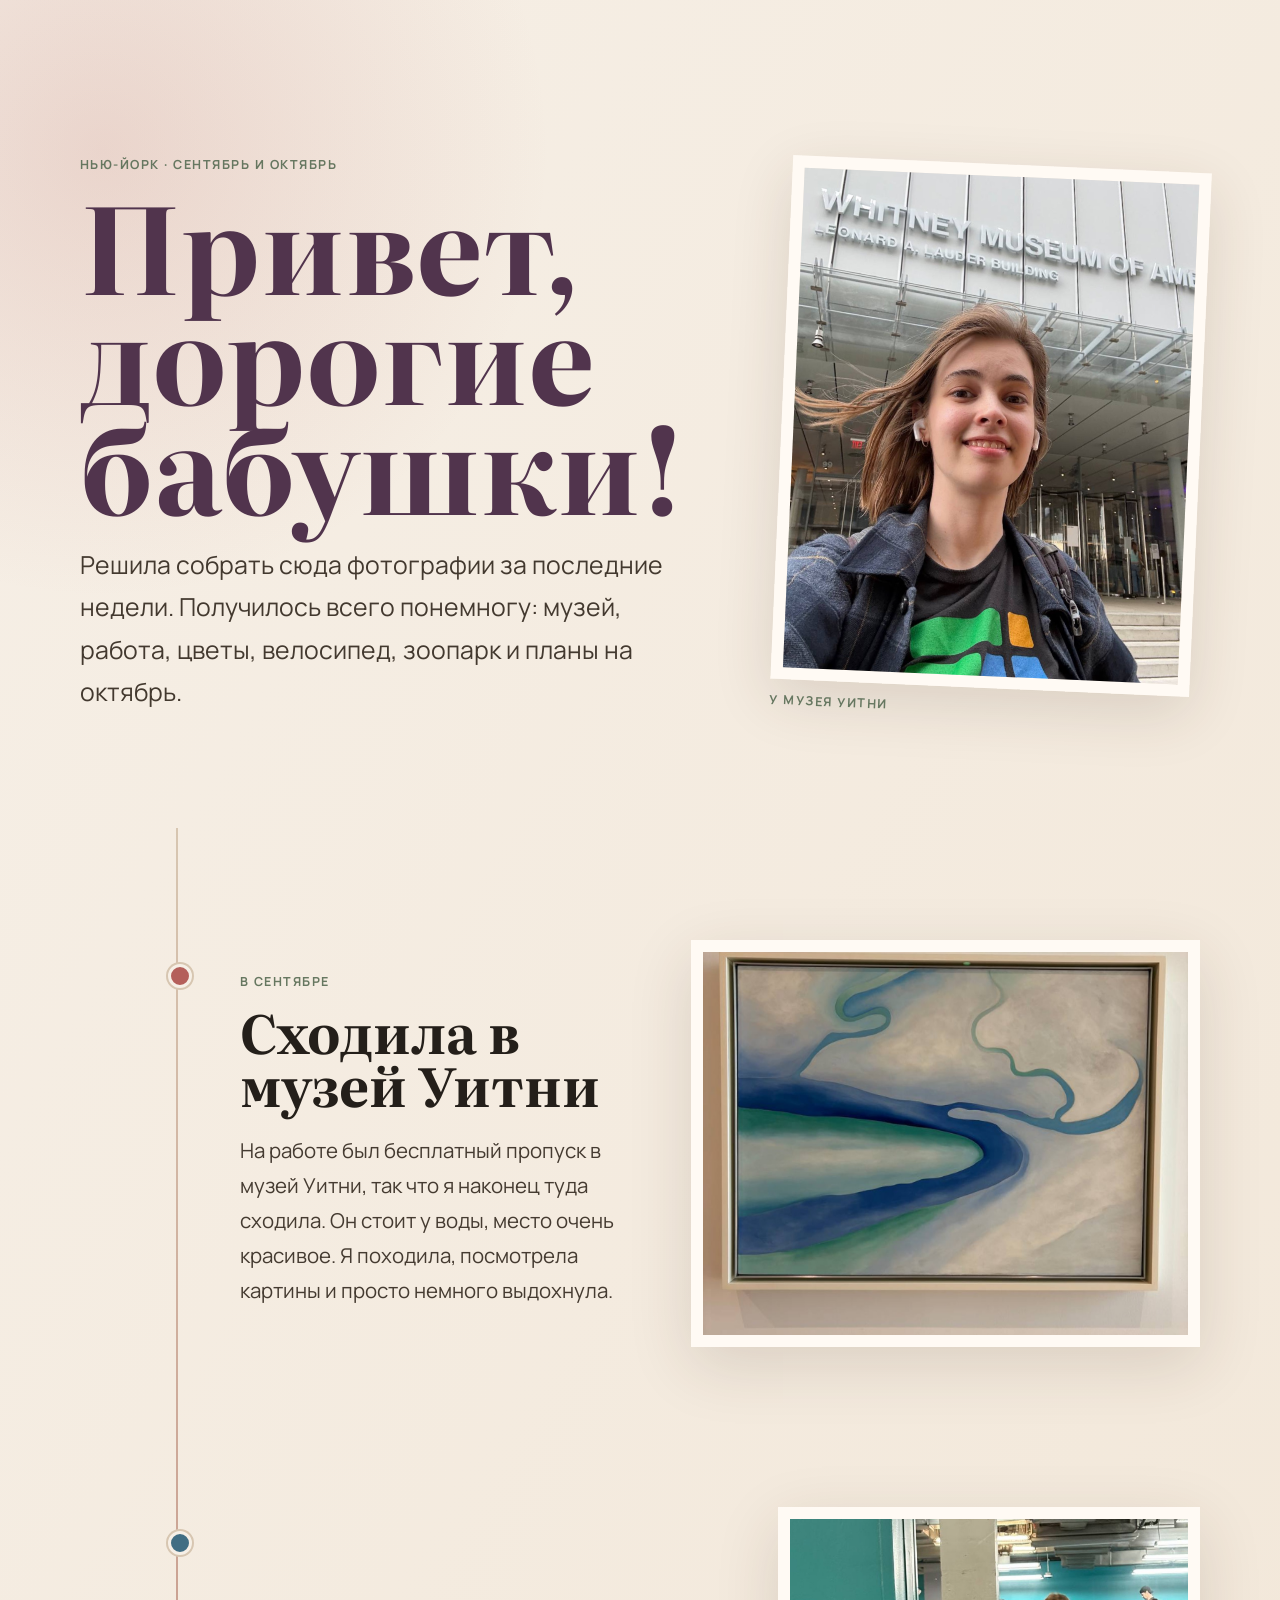
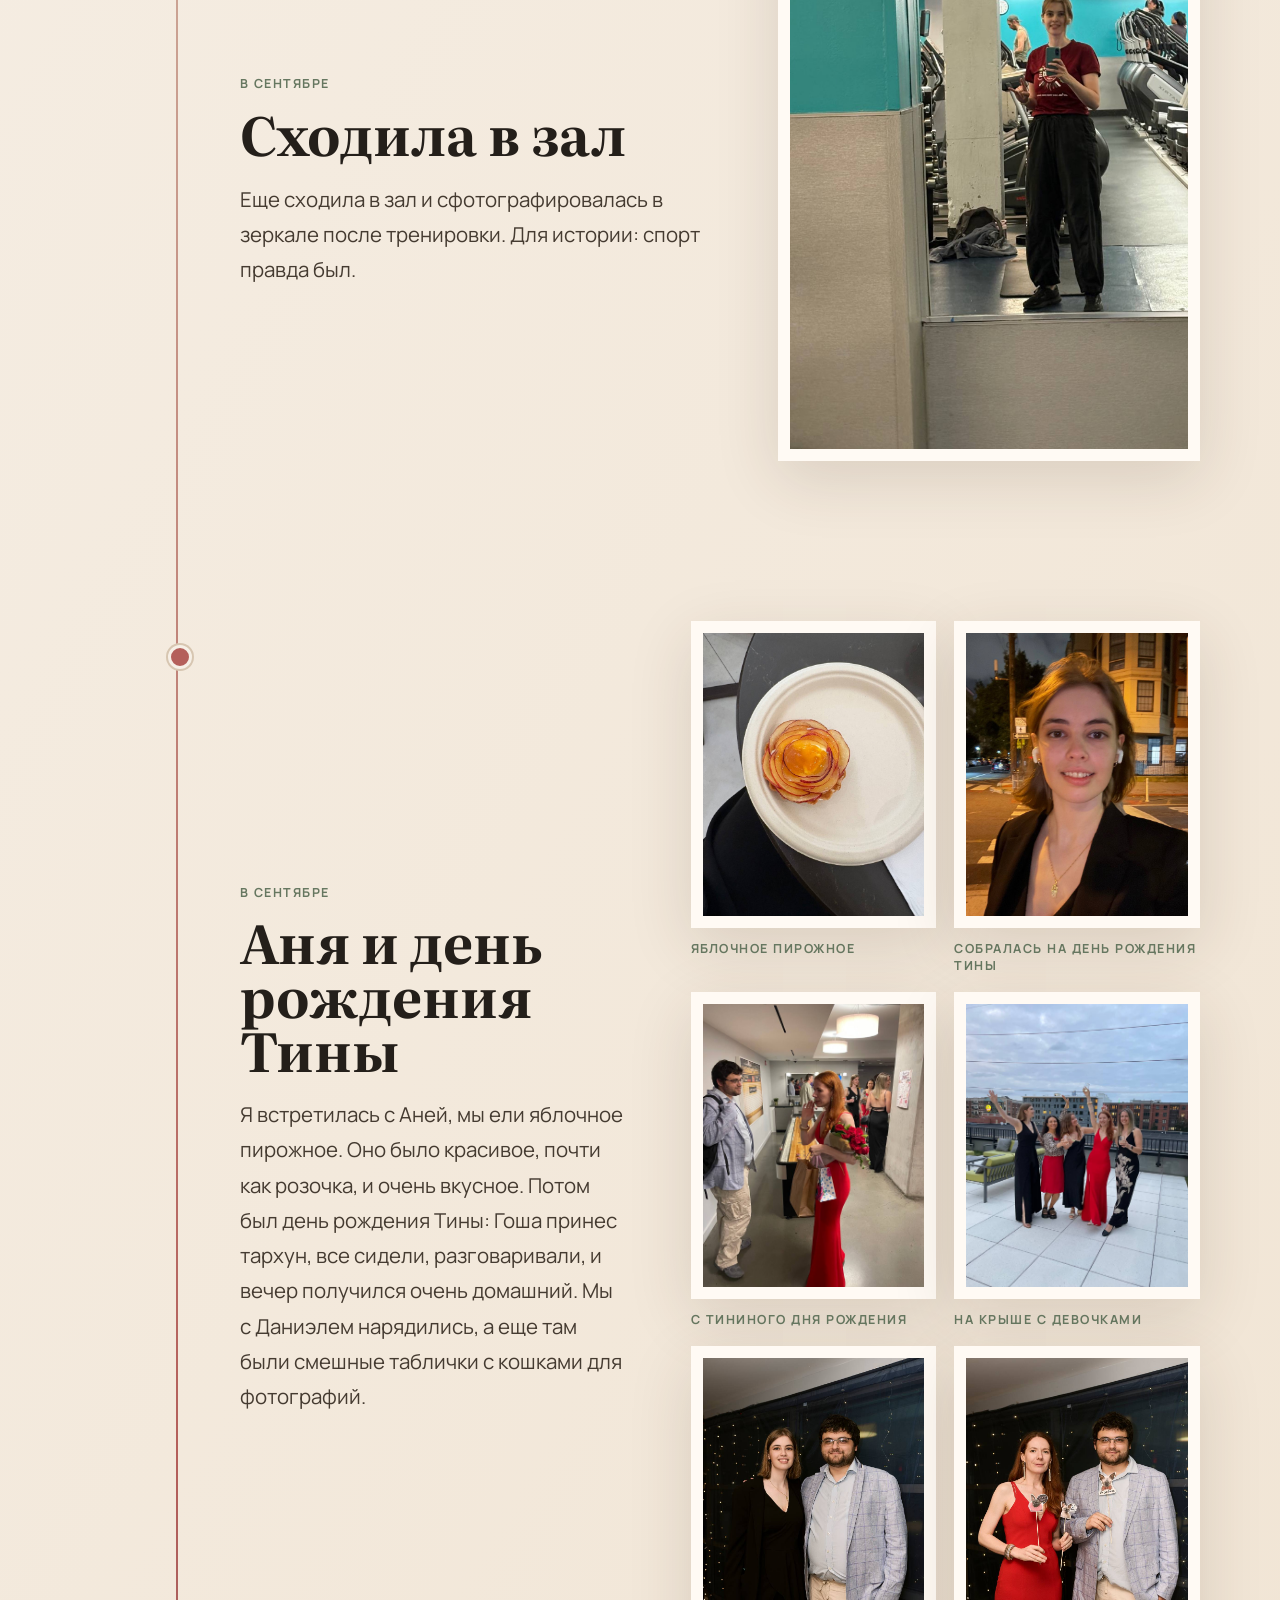
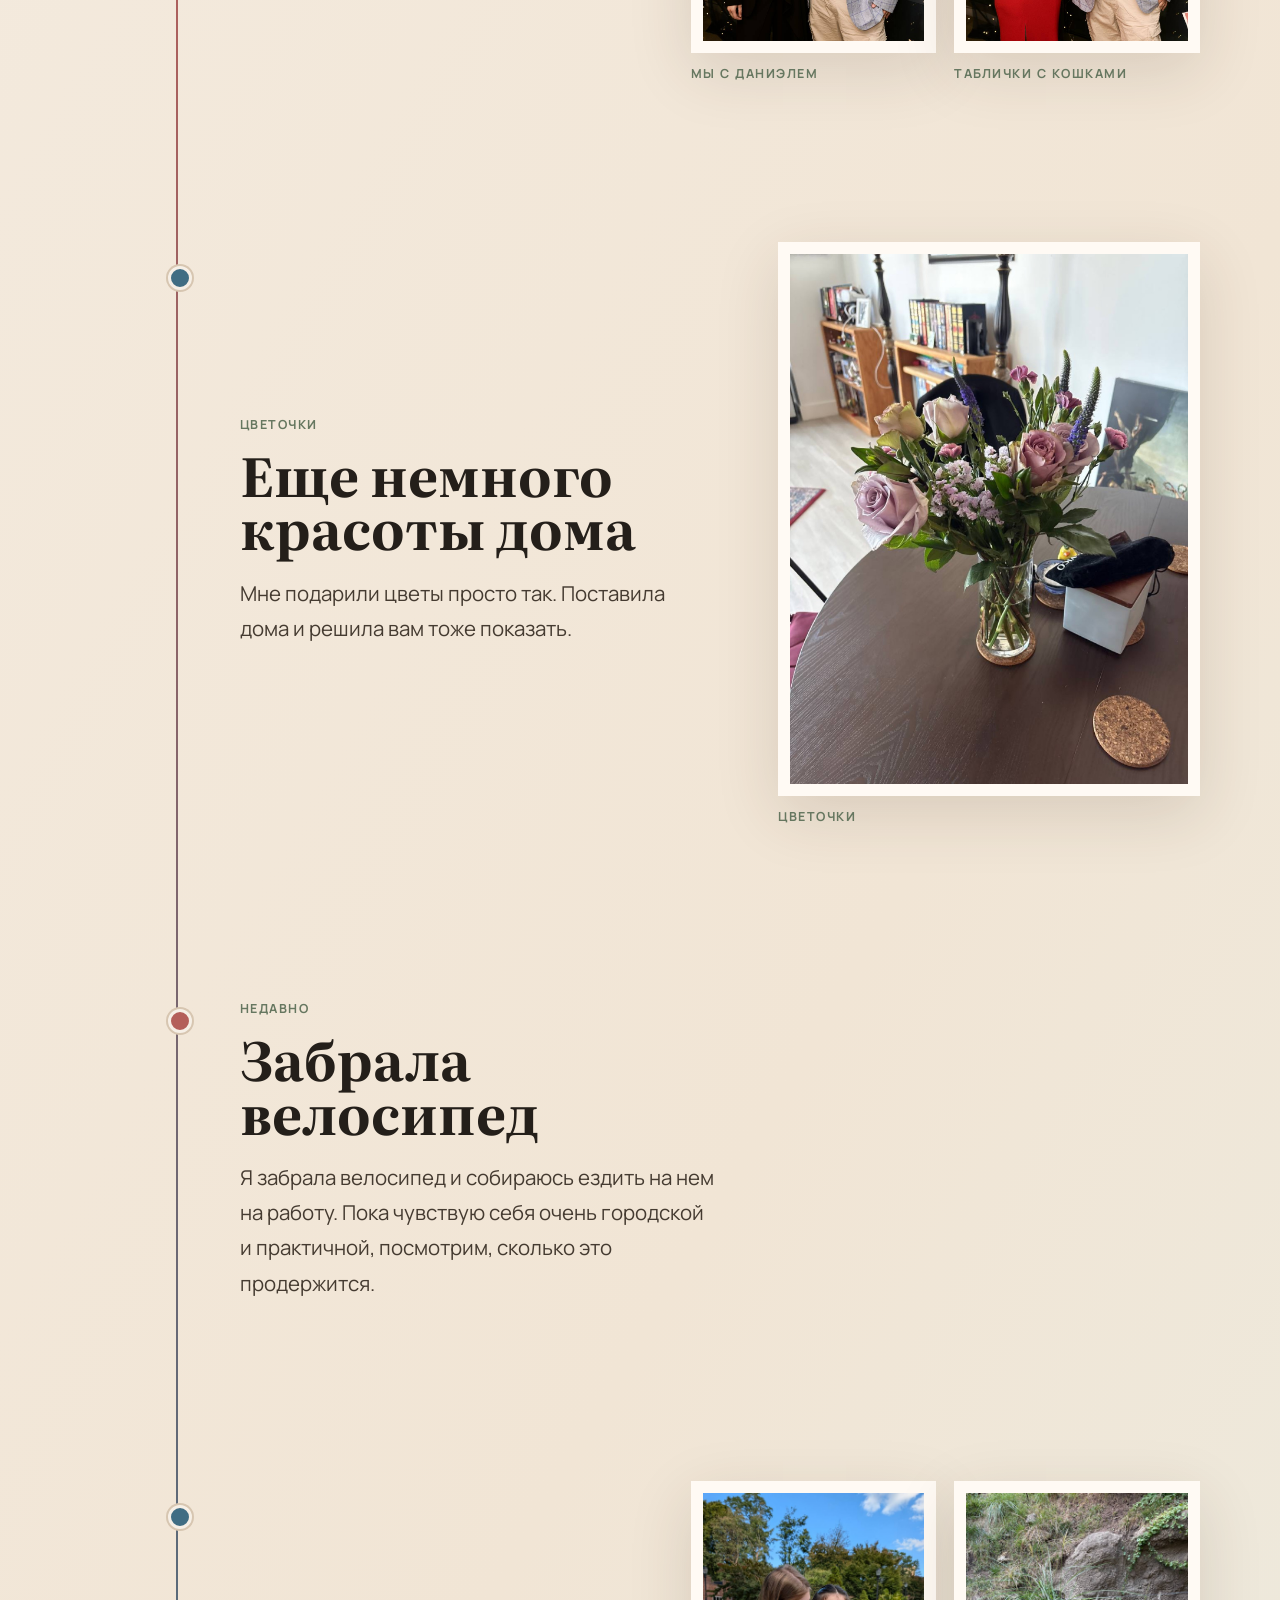
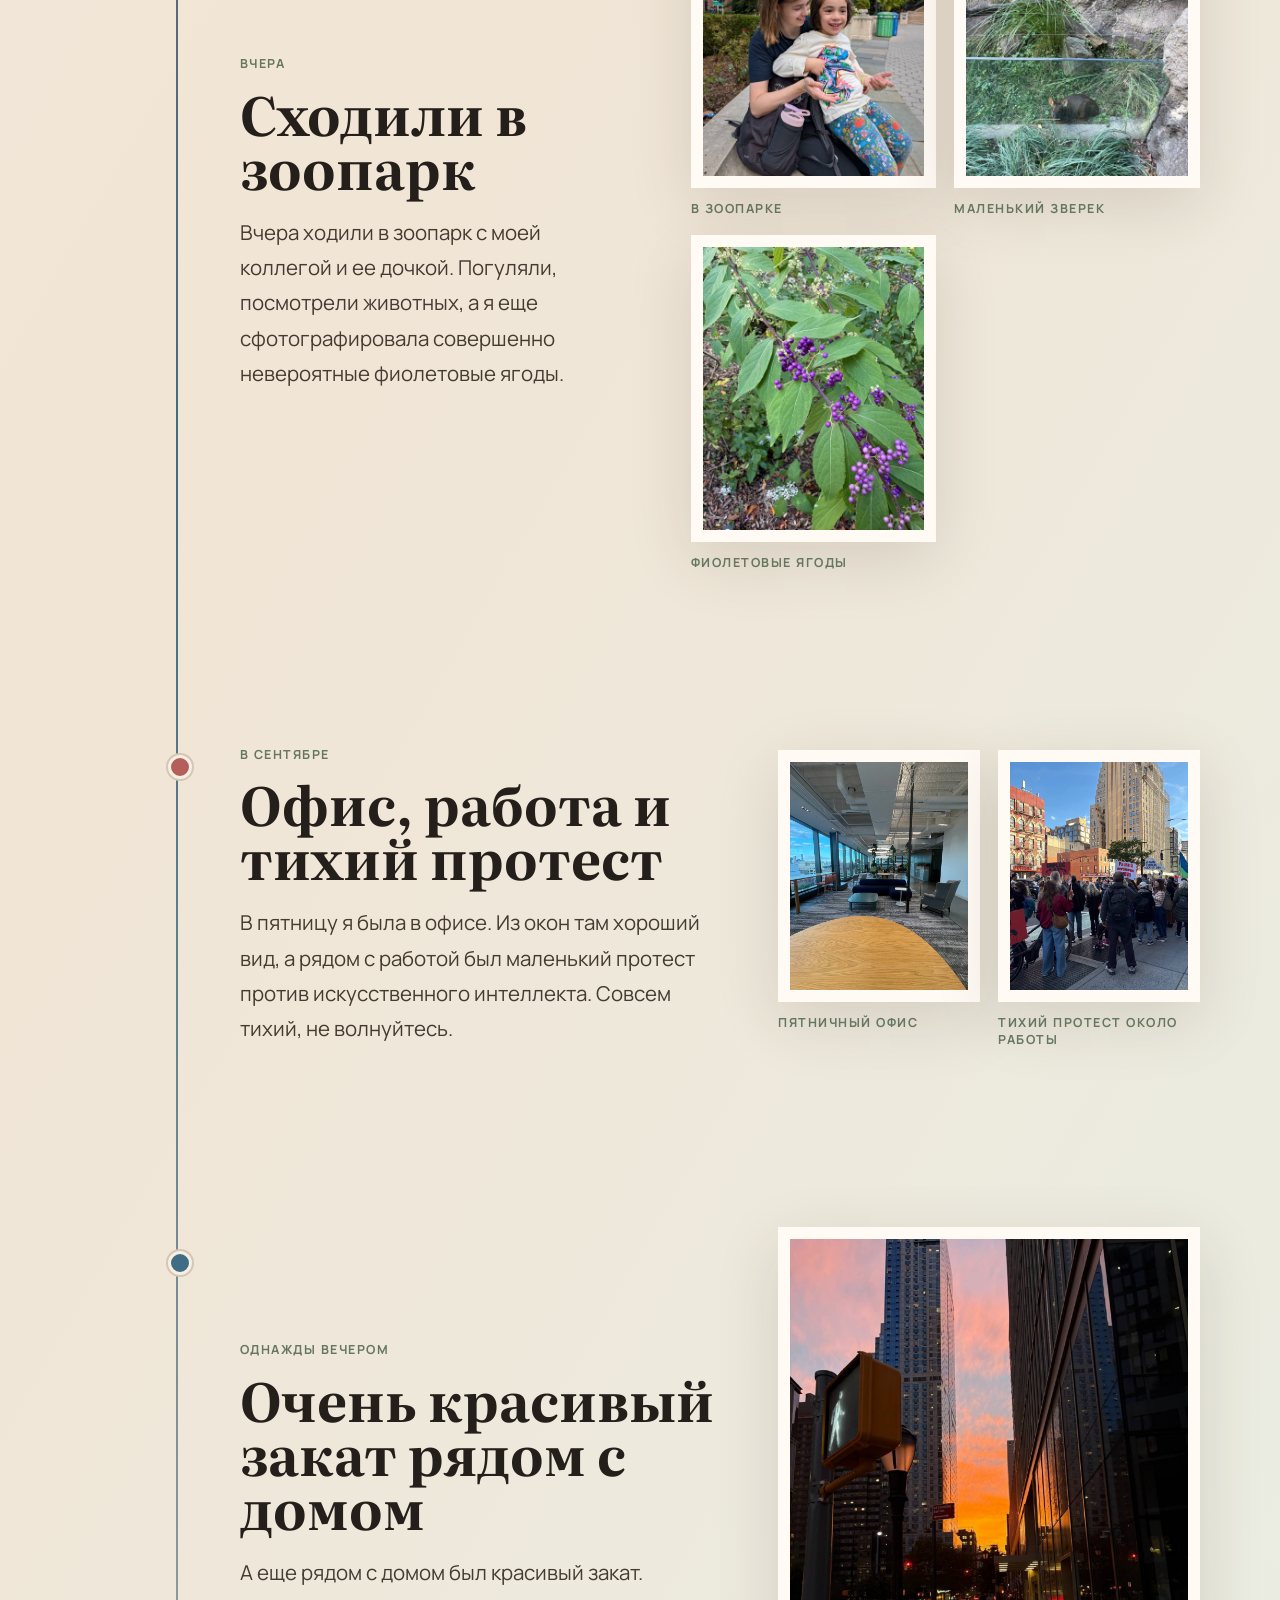
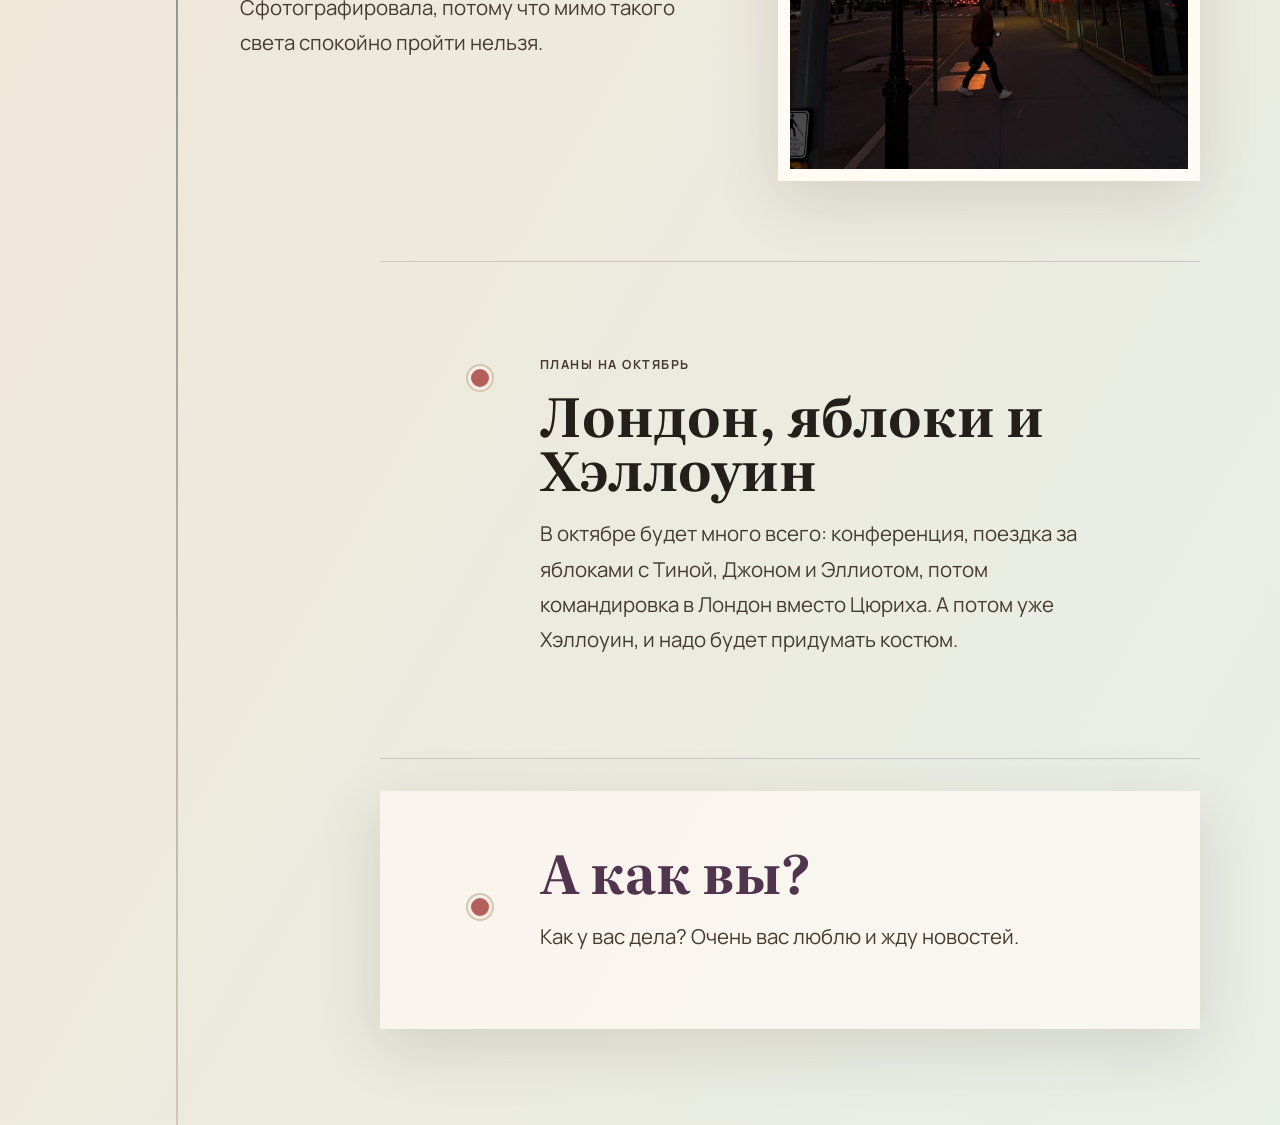
==== commit e49e9eae: "De-AI grandmas letter copy" ====
--- a/index.html
+++ b/index.html
@@ -7,7 +7,7 @@
     <title>Письмо бабушкам из Нью-Йорка</title>
     <meta
       name="description"
-      content="Небольшое письмо с фотографиями: музей Уитни, недели в Нью-Йорке, велосипед, зоопарк, день рождения Тины и планы на октябрь."
+      content="Письмо бабушкам из Нью-Йорка: музей Уитни, велосипед, зоопарк, день рождения Тины и планы на октябрь."
     />
     <link rel="preconnect" href="https://fonts.googleapis.com" />
     <link rel="preconnect" href="https://fonts.gstatic.com" crossorigin />
@@ -24,8 +24,8 @@
           <p class="kicker">Нью-Йорк · сентябрь и октябрь</p>
           <h1 id="title">Привет, дорогие бабушки!</h1>
           <p class="lead">
-            Пишу вам маленькое письмо с фотографиями, чтобы показать, как у меня прошли
-            последние недели. Тут и музей, и работа, и цветы, и велосипед, и планы на октябрь.
+            Решила собрать сюда фотографии за последние недели. Получилось всего понемногу:
+            музей, работа, цветы, велосипед, зоопарк и планы на октябрь.
           </p>
         </div>
         <figure class="hero-photo">
@@ -40,9 +40,9 @@
             <p class="date">В сентябре</p>
             <h2>Сходила в музей Уитни</h2>
             <p>
-              На работе у нас был бесплатный пропуск в музей Уитни, и я им воспользовалась.
-              Музей стоит в очень красивом месте, рядом с водой, и там было приятно просто
-              пройтись, посмотреть на картины и немного выдохнуть.
+              На работе был бесплатный пропуск в музей Уитни, так что я наконец туда сходила.
+              Он стоит у воды, место очень красивое. Я походила, посмотрела картины и просто
+              немного выдохнула.
             </p>
           </div>
           <div class="photo-single">
@@ -57,8 +57,8 @@
             <p class="date">В сентябре</p>
             <h2>Сходила в зал</h2>
             <p>
-              Я сходила в зал и сфотографировалась в зеркале после тренировки,
-              чтобы было доказательство: спорт действительно случился.
+              Еще сходила в зал и сфотографировалась в зеркале после тренировки.
+              Для истории: спорт правда был.
             </p>
           </div>
           <figure>
@@ -71,12 +71,11 @@
             <p class="date">В сентябре</p>
             <h2>Аня и день рождения Тины</h2>
             <p>
-              Я встретилась с Аней, и мы ели яблочное пирожное. Оно было очень вкусное
-              и красивое, почти как розочка. А потом у Тины был день рождения: Гоша
-              принес тархун, все посидели, поговорили, и день получился теплый и
-              домашний. Еще прилагаю фотографии с Тининого дня рождения: мы с Даниэлем
-              нарядились, а на празднике были забавные таблички с кошками для
-              фотографий.
+              Я встретилась с Аней, мы ели яблочное пирожное. Оно было красивое,
+              почти как розочка, и очень вкусное. Потом был день рождения Тины:
+              Гоша принес тархун, все сидели, разговаривали, и вечер получился
+              очень домашний. Мы с Даниэлем нарядились, а еще там были смешные
+              таблички с кошками для фотографий.
             </p>
           </div>
           <div class="photo-gallery">
@@ -112,8 +111,7 @@
             <p class="date">Цветочки</p>
             <h2>Еще немного красоты дома</h2>
             <p>
-              Мне подарили очень красивые цветы просто так. Хотелось тоже показать вам эту
-              маленькую приятную деталь.
+              Мне подарили цветы просто так. Поставила дома и решила вам тоже показать.
             </p>
           </div>
           <figure>
@@ -128,7 +126,7 @@
             <h2>Забрала велосипед</h2>
             <p>
               Я забрала велосипед и собираюсь ездить на нем на работу. Пока чувствую себя
-              очень городской и практичной.
+              очень городской и практичной, посмотрим, сколько это продержится.
             </p>
           </div>
         </article>
@@ -138,8 +136,8 @@
             <p class="date">Вчера</p>
             <h2>Сходили в зоопарк</h2>
             <p>
-              Вчера мы ходили в зоопарк с моей коллегой и ее дочкой:
-              погуляли, посмотрели животных, и я еще сфотографировала невероятные
+              Вчера ходили в зоопарк с моей коллегой и ее дочкой. Погуляли,
+              посмотрели животных, а я еще сфотографировала совершенно невероятные
               фиолетовые ягоды.
             </p>
           </div>
@@ -165,7 +163,7 @@
             <h2>Офис, работа и тихий протест</h2>
             <p>
               В пятницу я была в офисе. Из окон там хороший вид, а рядом с работой был
-              маленький протест против искусственного интеллекта. Очень тихий, не волнуйтесь.
+              маленький протест против искусственного интеллекта. Совсем тихий, не волнуйтесь.
             </p>
           </div>
           <div class="photo-pair">
@@ -185,8 +183,8 @@
             <p class="date">Однажды вечером</p>
             <h2>Очень красивый закат рядом с домом</h2>
             <p>
-              А еще рядом с домом был совершенно красивый закат. Я сфотографировала его,
-              потому что мимо такого света пройти невозможно.
+              А еще рядом с домом был красивый закат. Сфотографировала, потому что
+              мимо такого света спокойно пройти нельзя.
             </p>
           </div>
           <figure>
@@ -198,9 +196,9 @@
           <p class="date">Планы на октябрь</p>
           <h2>Лондон, яблоки и Хэллоуин</h2>
           <p>
-            В октябре будет много всего. Будет конференция, потом мы хотим поехать за
-            яблоками с Тиной, Джоном и Эллиотом. Еще у меня будет командировка в Лондон,
-            вместо Цюриха. А потом уже Хэллоуин, и надо будет придумать костюм.
+            В октябре будет много всего: конференция, поездка за яблоками с Тиной,
+            Джоном и Эллиотом, потом командировка в Лондон вместо Цюриха. А потом
+            уже Хэллоуин, и надо будет придумать костюм.
           </p>
         </article>
 
